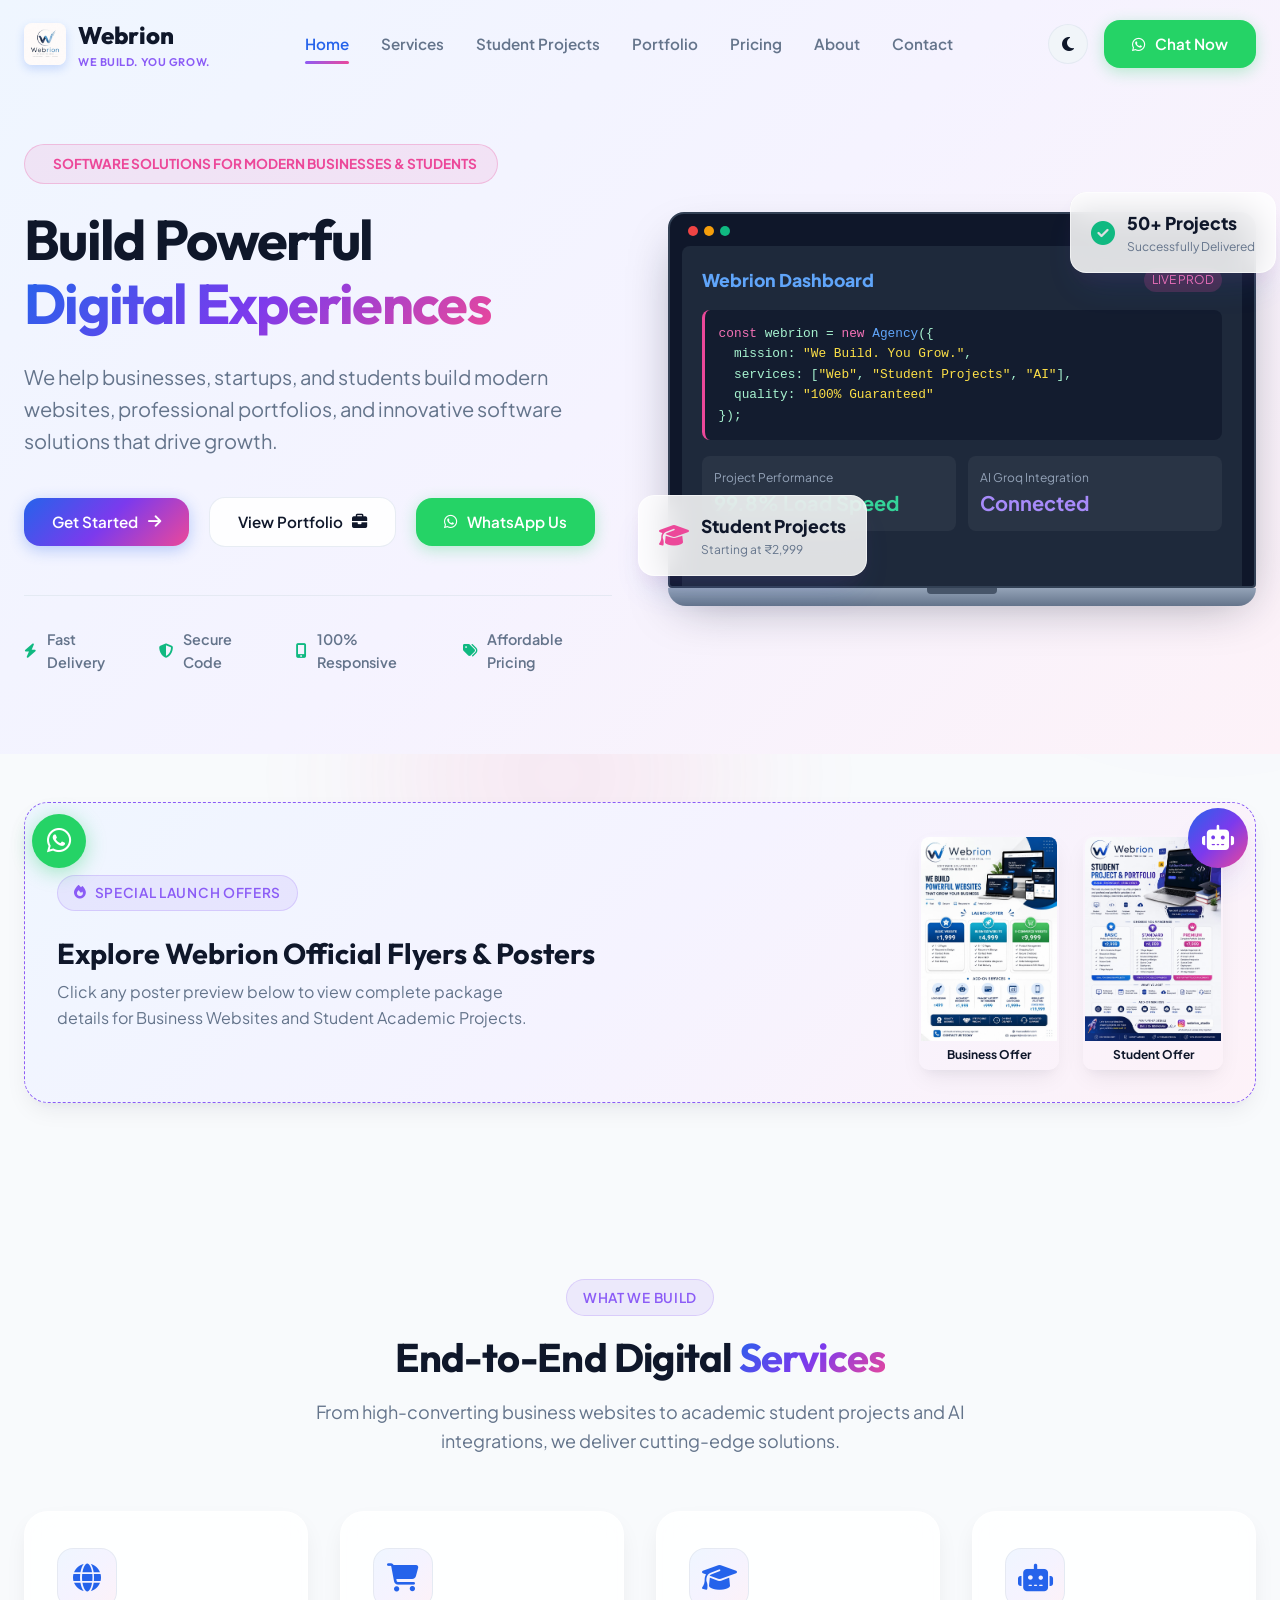
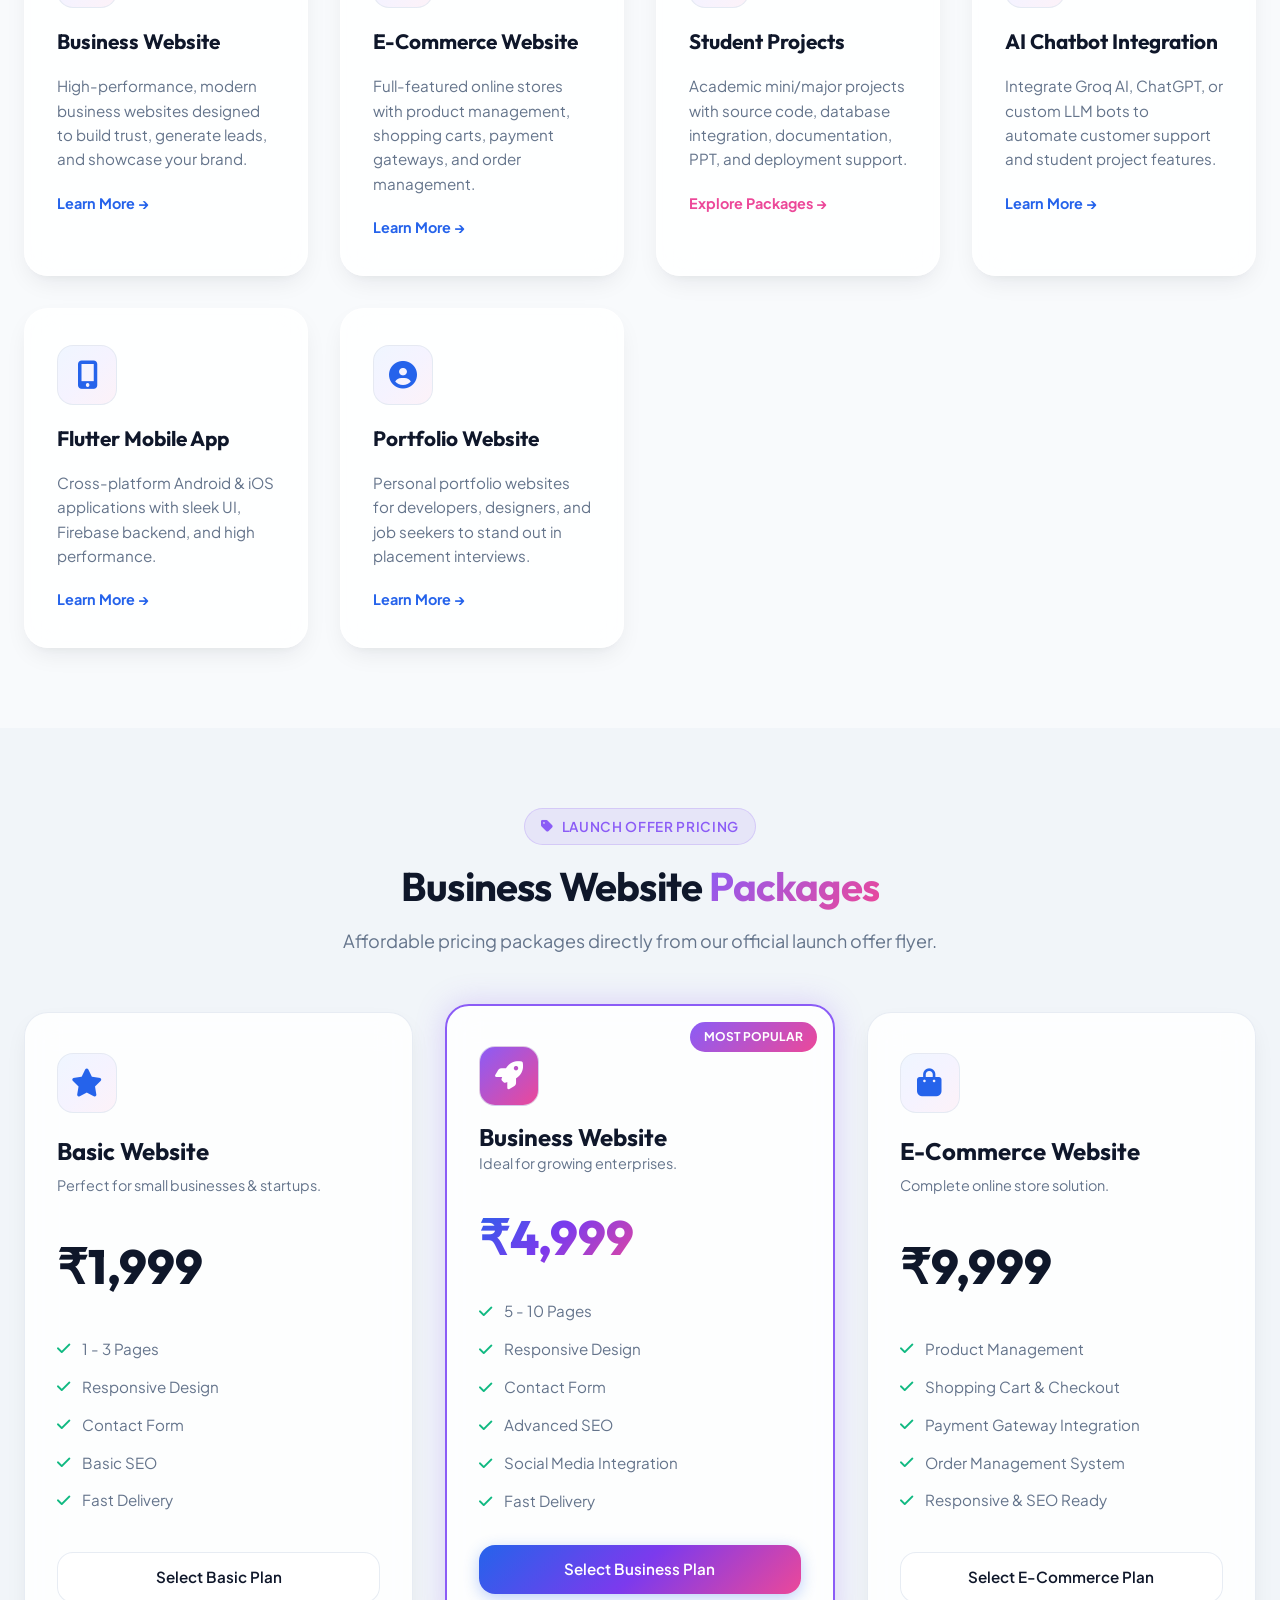
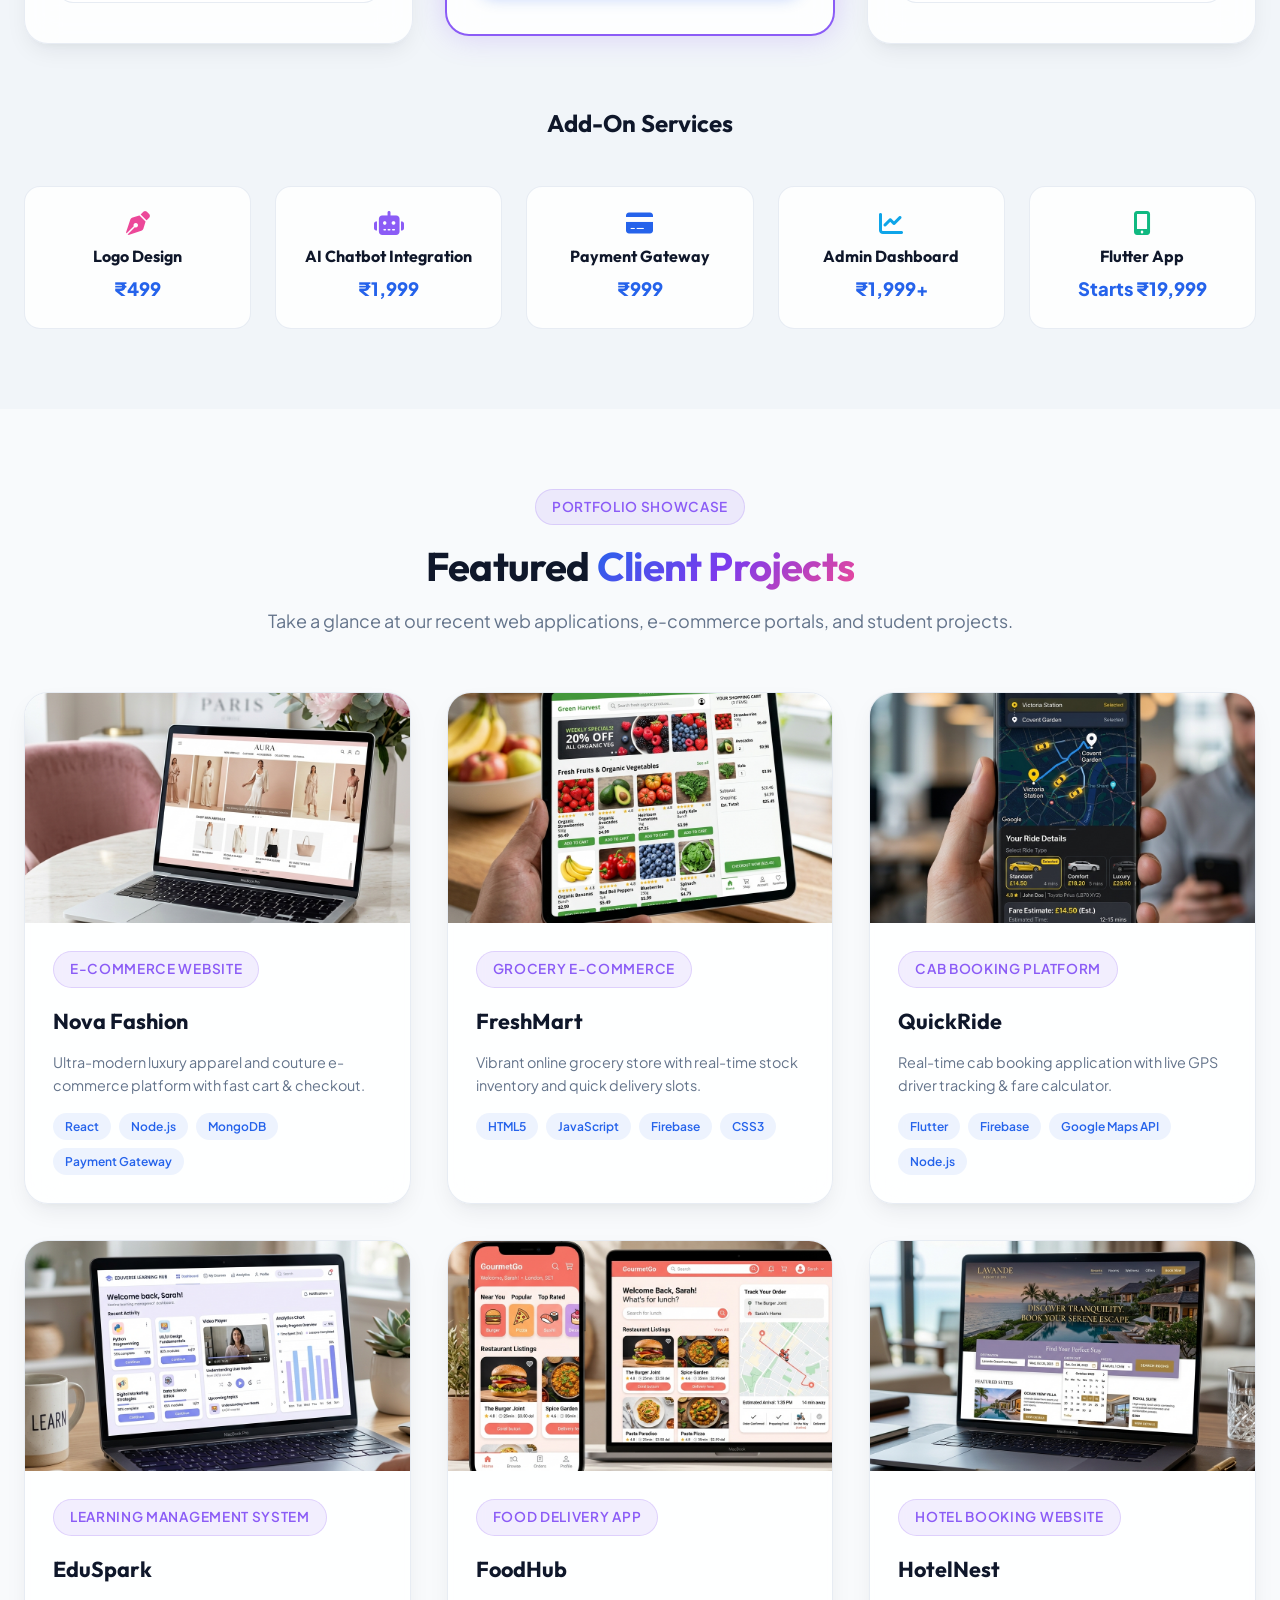
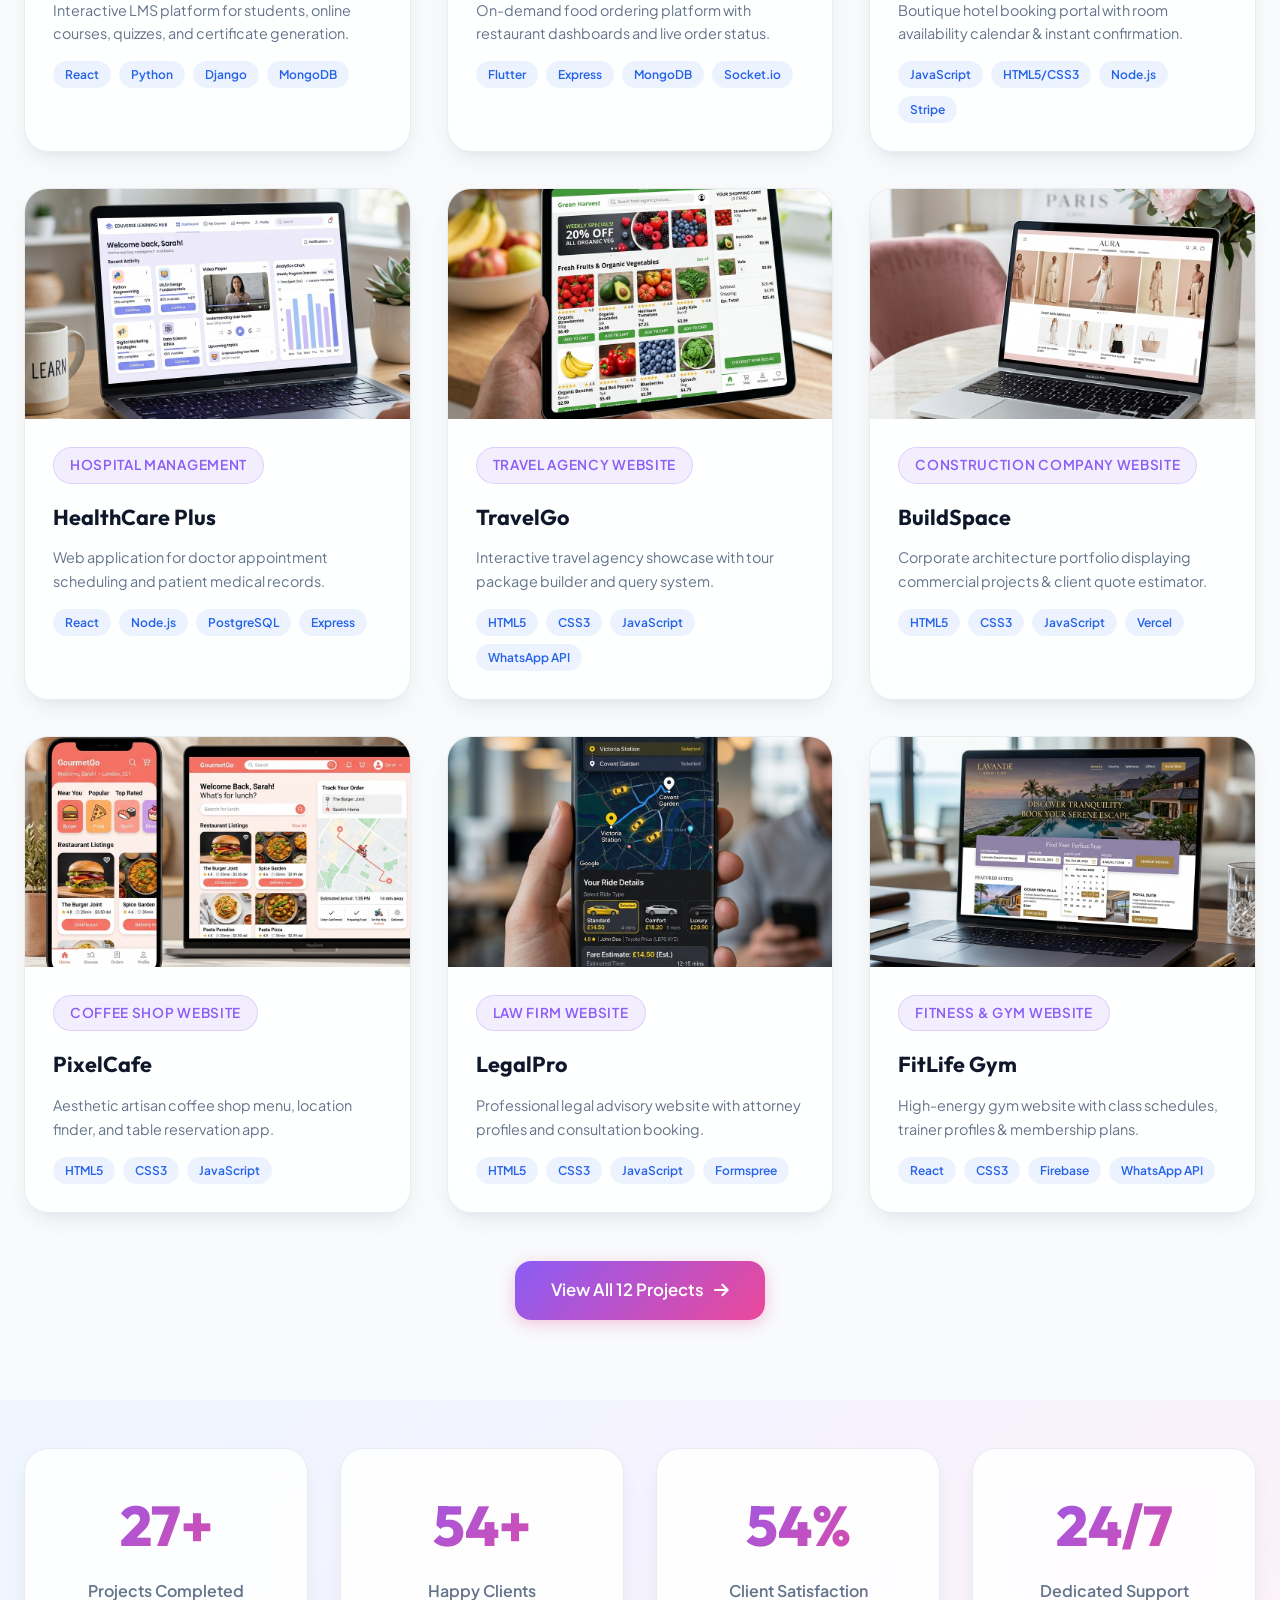
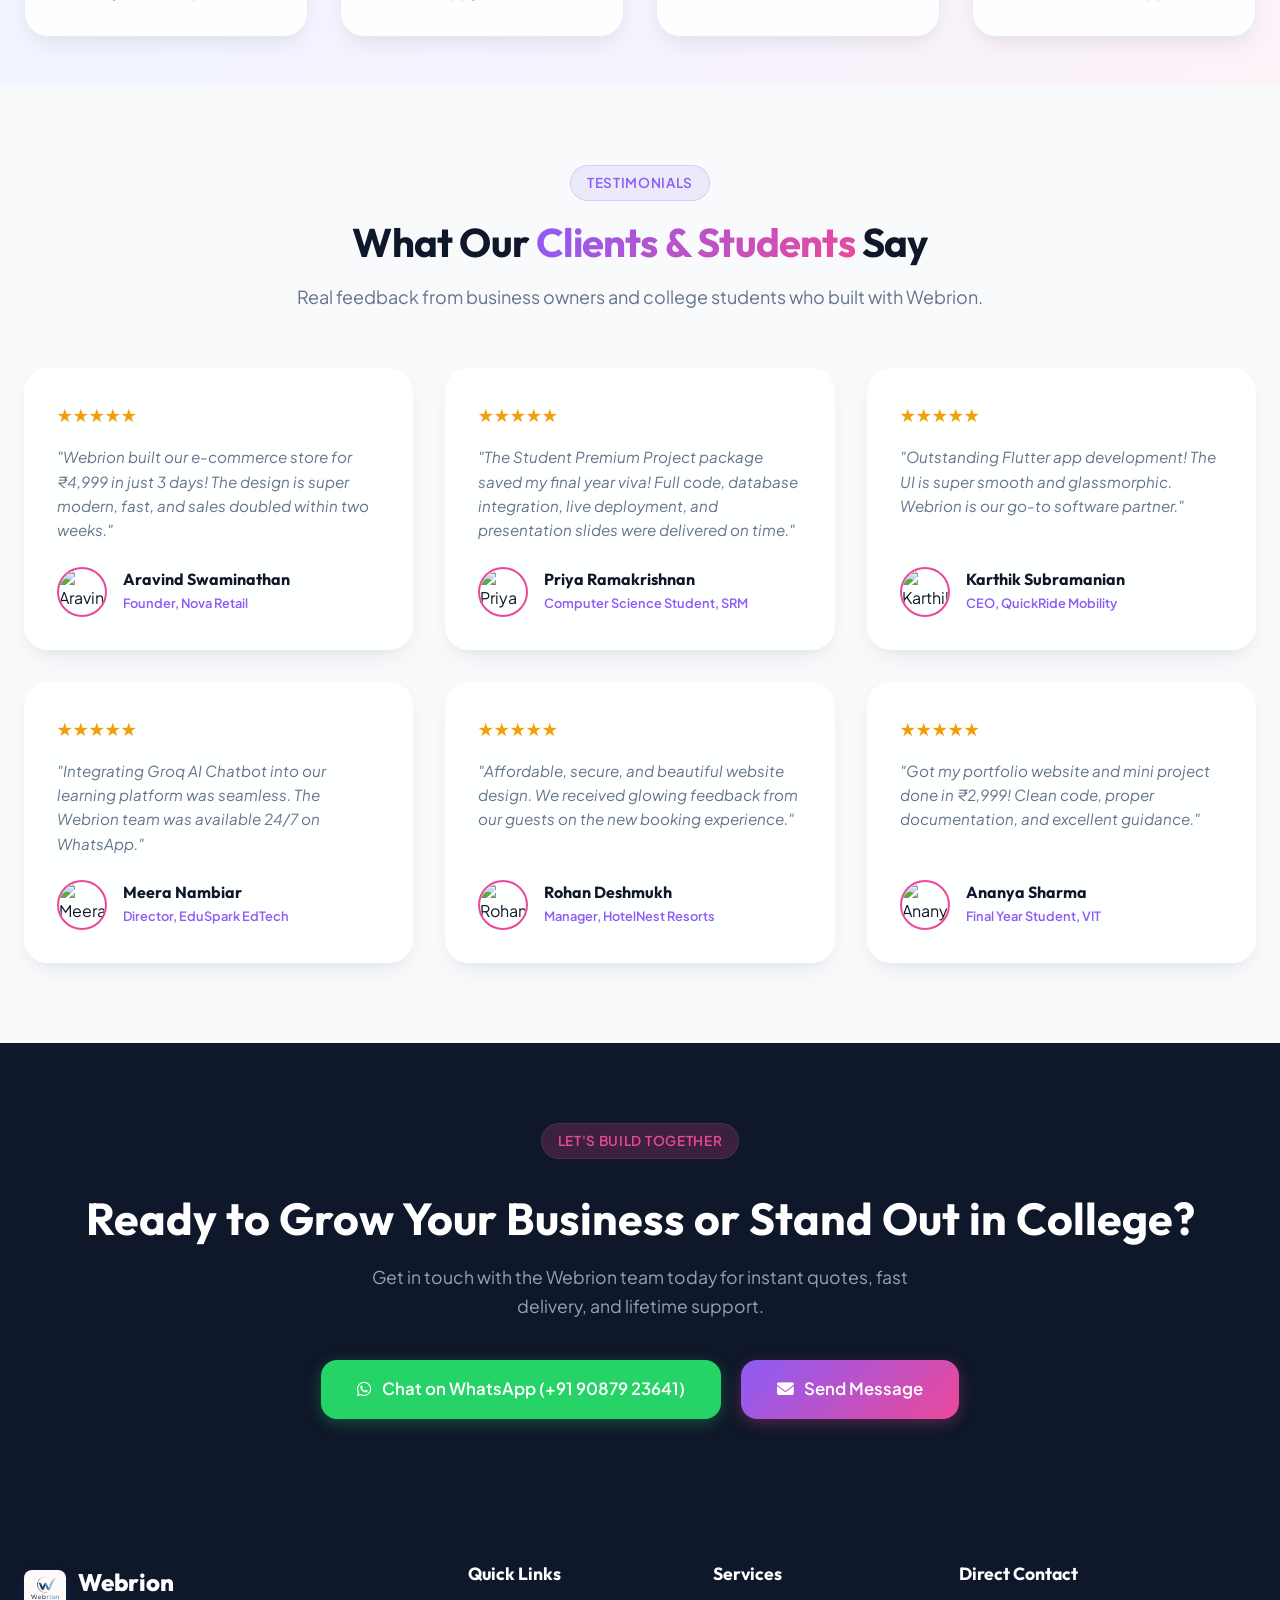
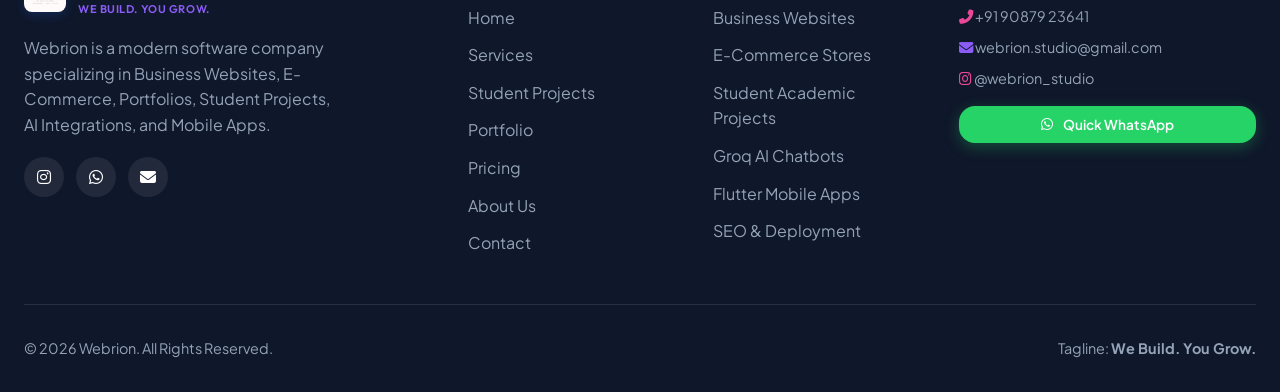
==== index.html @ a1e84bad "first commit" ====
﻿<!DOCTYPE html>
<html lang="en" data-theme="light">
<head>
  <meta charset="UTF-8" />
  <meta name="viewport" content="width=device-width, initial-scale=1.0" />
  <title>Webrion - Modern Software Agency & Student Project Development</title>
  <meta name="description" content="Webrion specializes in Business Websites, E-Commerce, Portfolios, Student Projects, Groq AI Integrations, and Flutter Mobile Apps. We Build. You Grow." />
  
  <!-- Fonts & Icons -->
  <link rel="stylesheet" href="https://cdnjs.cloudflare.com/ajax/libs/font-awesome/6.4.0/css/all.min.css" />
  <link rel="stylesheet" href="assets/css/style.css" />
  <link rel="stylesheet" href="assets/css/components.css" />
  <link rel="stylesheet" href="assets/css/responsive.css" />
</head>
<body>

  <!-- Sticky Navigation Header -->
  <header class="navbar">
    <div class="container nav-container">
      <a href="index.html" class="logo-brand">
        <img src="assets/images/logo.jpg" alt="Webrion Logo" class="logo-img" />
        <div>
          <span>Webrion</span>
          <span class="logo-sub">WE BUILD. YOU GROW.</span>
        </div>
      </a>

      <nav class="nav-menu">
        <a href="index.html" class="nav-link active">Home</a>
        <a href="services.html" class="nav-link">Services</a>
        <a href="student-projects.html" class="nav-link">Student Projects</a>
        <a href="portfolio.html" class="nav-link">Portfolio</a>
        <a href="pricing.html" class="nav-link">Pricing</a>
        <a href="about.html" class="nav-link">About</a>
        <a href="contact.html" class="nav-link">Contact</a>
      </nav>

      <div class="nav-actions">
        <button class="theme-toggle" title="Toggle Dark/Light Mode">
          <i class="fas fa-moon"></i>
        </button>
        <a href="https://wa.me/919087923641?text=Hi%20Webrion!%20I%20want%20to%20start%20a%20project." target="_blank" class="btn btn-whatsapp">
          <i class="fab fa-whatsapp"></i> Chat Now
        </a>
        <button class="mobile-toggle">
          <i class="fas fa-bars"></i>
        </button>
      </div>
    </div>
  </header>

  <!-- Ambient Glow Effects -->
  <div class="bg-glow bg-glow-blue" style="top: 50px; left: -100px;"></div>
  <div class="bg-glow bg-glow-lavender" style="top: 200px; right: -150px;"></div>
  <div class="bg-glow bg-glow-pink" style="top: 600px; left: 30%;"></div>

  <!-- Hero Section -->
  <section class="hero">
    <div class="container hero-grid">
      <div>
        <div class="hero-tag">
          <i class="fas fa-sparkles"></i> SOFTWARE SOLUTIONS FOR MODERN BUSINESSES & STUDENTS
        </div>
        <h1 class="hero-title">
          Build Powerful <span class="text-gradient">Digital Experiences</span>
        </h1>
        <p class="hero-subtitle">
          We help businesses, startups, and students build modern websites, professional portfolios, and innovative software solutions that drive growth.
        </p>
        
        <div class="hero-actions">
          <a href="contact.html" class="btn btn-primary">
            Get Started <i class="fas fa-arrow-right"></i>
          </a>
          <a href="portfolio.html" class="btn btn-secondary">
            View Portfolio <i class="fas fa-briefcase"></i>
          </a>
          <a href="https://wa.me/919087923641?text=Hi%20Webrion!%20I%20would%20like%20to%20know%20more." target="_blank" class="btn btn-whatsapp">
            <i class="fab fa-whatsapp"></i> WhatsApp Us
          </a>
        </div>

        <div class="hero-highlights">
          <div class="hero-highlight-item"><i class="fas fa-bolt"></i> Fast Delivery</div>
          <div class="hero-highlight-item"><i class="fas fa-shield-alt"></i> Secure Code</div>
          <div class="hero-highlight-item"><i class="fas fa-mobile-alt"></i> 100% Responsive</div>
          <div class="hero-highlight-item"><i class="fas fa-tags"></i> Affordable Pricing</div>
        </div>
      </div>

      <!-- 3D Realistic Laptop Container & UI Display -->
      <div class="hero-visual">
        <div class="laptop-wrapper">
          <div class="laptop-screen">
            <div class="screen-header">
              <span class="dot dot-red"></span>
              <span class="dot dot-yellow"></span>
              <span class="dot dot-green"></span>
            </div>
            <div class="screen-body">
              <div style="display: flex; justify-content: space-between; align-items: center;">
                <span style="font-weight: 800; font-size: 1.1rem; color: #60A5FA;">Webrion Dashboard</span>
                <span style="background: rgba(236,72,153,0.2); color: #F472B6; padding: 2px 8px; border-radius: 12px; font-size: 0.75rem;">LIVE PROD</span>
              </div>
              
              <div class="code-preview">
                <span class="code-keyword">const</span> webrion = <span class="code-keyword">new</span> <span class="code-func">Agency</span>({<br/>
                &nbsp;&nbsp;mission: <span class="code-str">"We Build. You Grow."</span>,<br/>
                &nbsp;&nbsp;services: [<span class="code-str">"Web"</span>, <span class="code-str">"Student Projects"</span>, <span class="code-str">"AI"</span>],<br/>
                &nbsp;&nbsp;quality: <span class="code-str">"100% Guaranteed"</span><br/>
                });
              </div>

              <div style="display: grid; grid-template-columns: 1fr 1fr; gap: 0.75rem;">
                <div style="background: rgba(255,255,255,0.05); padding: 0.75rem; border-radius: 8px;">
                  <div style="font-size: 0.75rem; color: #94A3B8;">Project Performance</div>
                  <div style="font-size: 1.25rem; font-weight: 700; color: #34D399;">99.8% Load Speed</div>
                </div>
                <div style="background: rgba(255,255,255,0.05); padding: 0.75rem; border-radius: 8px;">
                  <div style="font-size: 0.75rem; color: #94A3B8;">AI Groq Integration</div>
                  <div style="font-size: 1.25rem; font-weight: 700; color: #A78BFA;">Connected</div>
                </div>
              </div>
            </div>
          </div>
          <div class="laptop-base">
            <div class="laptop-notch"></div>
          </div>
        </div>

        <!-- Floating UI Metric Cards -->
        <div class="floating-card floating-card-1">
          <div style="display: flex; align-items: center; gap: 0.75rem;">
            <i class="fas fa-check-circle" style="font-size: 1.5rem; color: var(--accent-emerald);"></i>
            <div>
              <div style="font-weight: 800; font-size: 1.1rem;">50+ Projects</div>
              <div style="font-size: 0.75rem; color: var(--text-muted);">Successfully Delivered</div>
            </div>
          </div>
        </div>

        <div class="floating-card floating-card-2">
          <div style="display: flex; align-items: center; gap: 0.75rem;">
            <i class="fas fa-graduation-cap" style="font-size: 1.5rem; color: var(--accent-pink);"></i>
            <div>
              <div style="font-weight: 800; font-size: 1.1rem;">Student Projects</div>
              <div style="font-size: 0.75rem; color: var(--text-muted);">Starting at ₹2,999</div>
            </div>
          </div>
        </div>
      </div>
    </div>
  </section>

  <!-- Official Poster Showcase Banner -->
  <section class="section-sm">
    <div class="container">
      <div class="poster-banner-box glass-card">
        <div>
          <span class="badge-tag"><i class="fas fa-fire"></i> SPECIAL LAUNCH OFFERS</span>
          <h3 style="font-size: 1.8rem; margin: 0.5rem 0;">Explore Webrion Official Flyers & Posters</h3>
          <p style="color: var(--text-muted); max-width: 500px;">Click any poster preview below to view complete package details for Business Websites and Student Academic Projects.</p>
        </div>
        <div class="poster-thumbs">
          <div class="poster-thumb-card" data-poster-src="assets/images/business-poster.jpg">
            <img src="assets/images/business-poster.jpg" alt="Business Websites Launch Offer Poster" />
            <div style="font-size: 0.75rem; text-align: center; padding: 4px; font-weight: 700;">Business Offer</div>
          </div>
          <div class="poster-thumb-card" data-poster-src="assets/images/student-poster.jpg">
            <img src="assets/images/student-poster.jpg" alt="Student Projects Poster" />
            <div style="font-size: 0.75rem; text-align: center; padding: 4px; font-weight: 700;">Student Offer</div>
          </div>
        </div>
      </div>
    </div>
  </section>

  <!-- Core Services Overview Section -->
  <section class="section">
    <div class="container">
      <div class="section-title-wrap">
        <span class="badge-tag">WHAT WE BUILD</span>
        <h2 class="section-title">End-to-End Digital <span class="text-gradient">Services</span></h2>
        <p class="section-subtitle">From high-converting business websites to academic student projects and AI integrations, we deliver cutting-edge solutions.</p>
      </div>

      <div class="services-grid">
        <div class="service-card glass-card">
          <div class="service-icon-box"><i class="fas fa-globe"></i></div>
          <h3 style="font-size: 1.3rem;">Business Website</h3>
          <p style="color: var(--text-muted); font-size: 0.95rem;">High-performance, modern business websites designed to build trust, generate leads, and showcase your brand.</p>
          <a href="services.html" style="color: var(--primary-blue); font-weight: 700; font-size: 0.9rem;">Learn More →</a>
        </div>

        <div class="service-card glass-card">
          <div class="service-icon-box"><i class="fas fa-shopping-cart"></i></div>
          <h3 style="font-size: 1.3rem;">E-Commerce Website</h3>
          <p style="color: var(--text-muted); font-size: 0.95rem;">Full-featured online stores with product management, shopping carts, payment gateways, and order management.</p>
          <a href="services.html" style="color: var(--primary-blue); font-weight: 700; font-size: 0.9rem;">Learn More →</a>
        </div>

        <div class="service-card glass-card">
          <div class="service-icon-box"><i class="fas fa-graduation-cap"></i></div>
          <h3 style="font-size: 1.3rem;">Student Projects</h3>
          <p style="color: var(--text-muted); font-size: 0.95rem;">Academic mini/major projects with source code, database integration, documentation, PPT, and deployment support.</p>
          <a href="student-projects.html" style="color: var(--accent-pink); font-weight: 700; font-size: 0.9rem;">Explore Packages →</a>
        </div>

        <div class="service-card glass-card">
          <div class="service-icon-box"><i class="fas fa-robot"></i></div>
          <h3 style="font-size: 1.3rem;">AI Chatbot Integration</h3>
          <p style="color: var(--text-muted); font-size: 0.95rem;">Integrate Groq AI, ChatGPT, or custom LLM bots to automate customer support and student project features.</p>
          <a href="services.html" style="color: var(--primary-blue); font-weight: 700; font-size: 0.9rem;">Learn More →</a>
        </div>

        <div class="service-card glass-card">
          <div class="service-icon-box"><i class="fas fa-mobile-alt"></i></div>
          <h3 style="font-size: 1.3rem;">Flutter Mobile App</h3>
          <p style="color: var(--text-muted); font-size: 0.95rem;">Cross-platform Android & iOS applications with sleek UI, Firebase backend, and high performance.</p>
          <a href="services.html" style="color: var(--primary-blue); font-weight: 700; font-size: 0.9rem;">Learn More →</a>
        </div>

        <div class="service-card glass-card">
          <div class="service-icon-box"><i class="fas fa-user-circle"></i></div>
          <h3 style="font-size: 1.3rem;">Portfolio Website</h3>
          <p style="color: var(--text-muted); font-size: 0.95rem;">Personal portfolio websites for developers, designers, and job seekers to stand out in placement interviews.</p>
          <a href="services.html" style="color: var(--primary-blue); font-weight: 700; font-size: 0.9rem;">Learn More →</a>
        </div>
      </div>
    </div>
  </section>

  <!-- Business Packages Pricing Highlights -->
  <section class="section" style="background: var(--bg-secondary);">
    <div class="container">
      <div class="section-title-wrap">
        <span class="badge-tag"><i class="fas fa-tag"></i> LAUNCH OFFER PRICING</span>
        <h2 class="section-title">Business Website <span class="text-gradient-pink">Packages</span></h2>
        <p class="section-subtitle">Affordable pricing packages directly from our official launch offer flyer.</p>
      </div>

      <div class="pricing-grid">
        <!-- Basic Website -->
        <div class="pricing-card glass-card">
          <div class="service-icon-box"><i class="fas fa-star"></i></div>
          <h3 style="font-size: 1.5rem; margin-top: 1rem;">Basic Website</h3>
          <p style="color: var(--text-muted); font-size: 0.9rem;">Perfect for small businesses & startups.</p>
          <div class="price-box">
            <span class="price-amount">₹1,999</span>
          </div>
          <div class="pricing-features">
            <div class="pricing-feature-item"><i class="fas fa-check"></i> 1 - 3 Pages</div>
            <div class="pricing-feature-item"><i class="fas fa-check"></i> Responsive Design</div>
            <div class="pricing-feature-item"><i class="fas fa-check"></i> Contact Form</div>
            <div class="pricing-feature-item"><i class="fas fa-check"></i> Basic SEO</div>
            <div class="pricing-feature-item"><i class="fas fa-check"></i> Fast Delivery</div>
          </div>
          <a href="https://wa.me/919087923641?text=Hi%20Webrion!%20I%20want%20the%20Basic%20Website%20Package%20for%201999" target="_blank" class="btn btn-secondary">
            Select Basic Plan
          </a>
        </div>

        <!-- Business Website (Featured) -->
        <div class="pricing-card glass-card featured">
          <span class="pricing-badge">MOST POPULAR</span>
          <div class="service-icon-box" style="background: var(--grad-lavender-pink); color: #FFF;"><i class="fas fa-rocket"></i></div>
          <h3 style="font-size: 1.5rem; margin-top: 1rem;">Business Website</h3>
          <p style="color: var(--text-muted); font-size: 0.9rem;">Ideal for growing enterprises.</p>
          <div class="price-box">
            <span class="price-amount text-gradient">₹4,999</span>
          </div>
          <div class="pricing-features">
            <div class="pricing-feature-item"><i class="fas fa-check"></i> 5 - 10 Pages</div>
            <div class="pricing-feature-item"><i class="fas fa-check"></i> Responsive Design</div>
            <div class="pricing-feature-item"><i class="fas fa-check"></i> Contact Form</div>
            <div class="pricing-feature-item"><i class="fas fa-check"></i> Advanced SEO</div>
            <div class="pricing-feature-item"><i class="fas fa-check"></i> Social Media Integration</div>
            <div class="pricing-feature-item"><i class="fas fa-check"></i> Fast Delivery</div>
          </div>
          <a href="https://wa.me/919087923641?text=Hi%20Webrion!%20I%20want%20the%20Business%20Website%20Package%20for%204999" target="_blank" class="btn btn-primary">
            Select Business Plan
          </a>
        </div>

        <!-- E-Commerce Website -->
        <div class="pricing-card glass-card">
          <div class="service-icon-box"><i class="fas fa-shopping-bag"></i></div>
          <h3 style="font-size: 1.5rem; margin-top: 1rem;">E-Commerce Website</h3>
          <p style="color: var(--text-muted); font-size: 0.9rem;">Complete online store solution.</p>
          <div class="price-box">
            <span class="price-amount">₹9,999</span>
          </div>
          <div class="pricing-features">
            <div class="pricing-feature-item"><i class="fas fa-check"></i> Product Management</div>
            <div class="pricing-feature-item"><i class="fas fa-check"></i> Shopping Cart & Checkout</div>
            <div class="pricing-feature-item"><i class="fas fa-check"></i> Payment Gateway Integration</div>
            <div class="pricing-feature-item"><i class="fas fa-check"></i> Order Management System</div>
            <div class="pricing-feature-item"><i class="fas fa-check"></i> Responsive & SEO Ready</div>
          </div>
          <a href="https://wa.me/919087923641?text=Hi%20Webrion!%20I%20want%20the%20E-Commerce%20Package%20for%209999" target="_blank" class="btn btn-secondary">
            Select E-Commerce Plan
          </a>
        </div>
      </div>

      <!-- Add-on Services Bar -->
      <h3 style="text-align: center; margin-top: 4rem; font-size: 1.5rem;">Add-On Services</h3>
      <div class="addons-grid">
        <div class="addon-pill-card">
          <i class="fas fa-pen-nib" style="font-size: 1.5rem; color: var(--accent-pink);"></i>
          <h4 style="font-size: 1rem; margin-top: 0.5rem;">Logo Design</h4>
          <div class="addon-price">₹499</div>
        </div>

        <div class="addon-pill-card">
          <i class="fas fa-robot" style="font-size: 1.5rem; color: var(--accent-lavender);"></i>
          <h4 style="font-size: 1rem; margin-top: 0.5rem;">AI Chatbot Integration</h4>
          <div class="addon-price">₹1,999</div>
        </div>

        <div class="addon-pill-card">
          <i class="fas fa-credit-card" style="font-size: 1.5rem; color: var(--primary-blue);"></i>
          <h4 style="font-size: 1rem; margin-top: 0.5rem;">Payment Gateway</h4>
          <div class="addon-price">₹999</div>
        </div>

        <div class="addon-pill-card">
          <i class="fas fa-chart-line" style="font-size: 1.5rem; color: var(--accent-cyan);"></i>
          <h4 style="font-size: 1rem; margin-top: 0.5rem;">Admin Dashboard</h4>
          <div class="addon-price">₹1,999+</div>
        </div>

        <div class="addon-pill-card">
          <i class="fas fa-mobile-alt" style="font-size: 1.5rem; color: var(--accent-emerald);"></i>
          <h4 style="font-size: 1rem; margin-top: 0.5rem;">Flutter App</h4>
          <div class="addon-price">Starts ₹19,999</div>
        </div>
      </div>
    </div>
  </section>

  <!-- Featured Portfolio Showcase Preview -->
  <section class="section">
    <div class="container">
      <div class="section-title-wrap">
        <span class="badge-tag">PORTFOLIO SHOWCASE</span>
        <h2 class="section-title">Featured <span class="text-gradient">Client Projects</span></h2>
        <p class="section-subtitle">Take a glance at our recent web applications, e-commerce portals, and student projects.</p>
      </div>

      <div id="portfolioGrid" class="portfolio-grid">
        <!-- Rendered by portfolio-data.js -->
      </div>

      <div style="text-align: center; margin-top: 3rem;">
        <a href="portfolio.html" class="btn btn-pink btn-lg">
          View All 12 Projects <i class="fas fa-arrow-right"></i>
        </a>
      </div>
    </div>
  </section>

  <!-- Company Statistics Counter -->
  <section class="section-sm" style="background: var(--grad-soft);">
    <div class="container">
      <div class="stats-grid">
        <div class="stat-item glass-card">
          <div class="stat-number" data-target="50" data-suffix="+">0</div>
          <div class="stat-label">Projects Completed</div>
        </div>
        <div class="stat-item glass-card">
          <div class="stat-number" data-target="100" data-suffix="+">0</div>
          <div class="stat-label">Happy Clients</div>
        </div>
        <div class="stat-item glass-card">
          <div class="stat-number" data-target="99" data-suffix="%">0</div>
          <div class="stat-label">Client Satisfaction</div>
        </div>
        <div class="stat-item glass-card">
          <div class="stat-number" data-target="24" data-prefix="" data-suffix="/7">0</div>
          <div class="stat-label">Dedicated Support</div>
        </div>
      </div>
    </div>
  </section>

  <!-- Client Reviews / Testimonials Grid -->
  <section class="section">
    <div class="container">
      <div class="section-title-wrap">
        <span class="badge-tag">TESTIMONIALS</span>
        <h2 class="section-title">What Our <span class="text-gradient-pink">Clients & Students</span> Say</h2>
        <p class="section-subtitle">Real feedback from business owners and college students who built with Webrion.</p>
      </div>

      <div id="testimonialsGrid" class="testimonials-grid">
        <!-- Testimonial cards rendered by feedback.js -->
      </div>
    </div>
  </section>

  <!-- Call to Action Banner -->
  <section class="section" style="background: var(--navy-dark); color: #FFF;">
    <div class="container" style="text-align: center;">
      <span class="badge-tag" style="background: rgba(236, 72, 153, 0.2); color: var(--accent-pink);">LET'S BUILD TOGETHER</span>
      <h2 style="font-size: 2.8rem; color: #FFF; margin: 1rem 0;">Ready to Grow Your Business or Stand Out in College?</h2>
      <p style="color: #94A3B8; max-width: 600px; margin: 0 auto 2.5rem auto; font-size: 1.1rem;">
        Get in touch with the Webrion team today for instant quotes, fast delivery, and lifetime support.
      </p>
      <div style="display: flex; justify-content: center; gap: 1.25rem; flex-wrap: wrap;">
        <a href="https://wa.me/919087923641?text=Hi%20Webrion!%20I%20want%20to%20discuss%20a%20project." target="_blank" class="btn btn-whatsapp btn-lg">
          <i class="fab fa-whatsapp"></i> Chat on WhatsApp (+91 90879 23641)
        </a>
        <a href="contact.html" class="btn btn-pink btn-lg">
          <i class="fas fa-envelope"></i> Send Message
        </a>
      </div>
    </div>
  </section>

  <!-- Footer -->
  <footer class="footer">
    <div class="container">
      <div class="footer-grid">
        <div class="footer-brand">
          <a href="index.html" class="logo-brand" style="color: #FFF;">
            <img src="assets/images/logo.jpg" alt="Webrion Logo" class="logo-img" />
            <div>
              <span>Webrion</span>
              <span class="logo-sub">WE BUILD. YOU GROW.</span>
            </div>
          </a>
          <p>Webrion is a modern software company specializing in Business Websites, E-Commerce, Portfolios, Student Projects, AI Integrations, and Mobile Apps.</p>
          <div class="social-links">
            <a href="https://instagram.com/webrion_studio" target="_blank" class="social-btn" title="Instagram"><i class="fab fa-instagram"></i></a>
            <a href="https://wa.me/919087923641" target="_blank" class="social-btn" title="WhatsApp"><i class="fab fa-whatsapp"></i></a>
            <a href="mailto:webrion.studio@gmail.com" class="social-btn" title="Email"><i class="fas fa-envelope"></i></a>
          </div>
        </div>

        <div>
          <h4 class="footer-title">Quick Links</h4>
          <div class="footer-links">
            <a href="index.html">Home</a>
            <a href="services.html">Services</a>
            <a href="student-projects.html">Student Projects</a>
            <a href="portfolio.html">Portfolio</a>
            <a href="pricing.html">Pricing</a>
            <a href="about.html">About Us</a>
            <a href="contact.html">Contact</a>
          </div>
        </div>

        <div>
          <h4 class="footer-title">Services</h4>
          <div class="footer-links">
            <a href="services.html">Business Websites</a>
            <a href="services.html">E-Commerce Stores</a>
            <a href="student-projects.html">Student Academic Projects</a>
            <a href="services.html">Groq AI Chatbots</a>
            <a href="services.html">Flutter Mobile Apps</a>
            <a href="services.html">SEO & Deployment</a>
          </div>
        </div>

        <div>
          <h4 class="footer-title">Direct Contact</h4>
          <p style="color: #94A3B8; font-size: 0.9rem; margin-bottom: 0.5rem;"><i class="fas fa-phone-alt" style="color: var(--accent-pink);"></i> +91 90879 23641</p>
          <p style="color: #94A3B8; font-size: 0.9rem; margin-bottom: 0.5rem;"><i class="fas fa-envelope" style="color: var(--accent-lavender);"></i> webrion.studio@gmail.com</p>
          <p style="color: #94A3B8; font-size: 0.9rem; margin-bottom: 1rem;"><i class="fab fa-instagram" style="color: var(--accent-pink);"></i> @webrion_studio</p>
          <a href="https://wa.me/919087923641" target="_blank" class="btn btn-whatsapp btn-sm" style="width: 100%;">
            <i class="fab fa-whatsapp"></i> Quick WhatsApp
          </a>
        </div>
      </div>

      <div class="footer-bottom">
        <div>© 2026 Webrion. All Rights Reserved.</div>
        <div>Tagline: <strong>We Build. You Grow.</strong></div>
      </div>
    </div>
  </footer>

  <!-- Floating Actions (WhatsApp Quick Chat) -->
  <div class="floating-actions">
    <a href="https://wa.me/919087923641?text=Hi%20Webrion!%20I%20want%20to%20ask%20about%20your%20services." target="_blank" class="fab-whatsapp" title="Chat on WhatsApp">
      <i class="fab fa-whatsapp"></i>
    </a>
  </div>

  <!-- Groq AI Chatbot Floating Widget -->
  <div class="chatbot-widget">
    <button class="chatbot-trigger" id="chatbotTrigger" title="Ask Webrion Groq AI">
      <i class="fas fa-robot"></i>
    </button>
    <div class="chatbot-window" id="chatbotWindow">
      <div class="chatbot-header">
        <div class="chatbot-title">
          <i class="fas fa-brain" style="font-size: 1.2rem;"></i>
          <div>
            <div style="font-size: 0.95rem;">Webrion Groq AI</div>
            <div style="font-size: 0.7rem; opacity: 0.8;">Online • Powered by Groq</div>
          </div>
        </div>
        <div style="display: flex; gap: 0.5rem; align-items: center;">
          <button id="groqSettingsBtn" title="Groq API Key Settings" style="background: none; border: none; color: #FFF; cursor: pointer;"><i class="fas fa-cog"></i></button>
          <button id="chatbotClose" style="background: none; border: none; color: #FFF; cursor: pointer; font-size: 1.1rem;"><i class="fas fa-times"></i></button>
        </div>
      </div>

      <!-- Settings Drawer for optional custom Groq API Key -->
      <div id="groqSettingsDrawer" style="display: none; padding: 1rem; background: var(--bg-secondary); border-bottom: 1px solid var(--border-color); font-size: 0.85rem;">
        <label style="font-weight: 700; display: block; margin-bottom: 0.3rem;">Custom Groq API Key (Optional):</label>
        <input type="password" id="groqApiKeyInput" placeholder="gsk_..." style="width: 100%; padding: 0.4rem; border-radius: 4px; border: 1px solid var(--border-color); margin-bottom: 0.5rem;" />
        <button id="saveGroqKeyBtn" class="btn btn-pink btn-sm" style="width: 100%;">Save Key</button>
      </div>

      <div class="chatbot-messages" id="chatbotMessages">
        <!-- Messages rendered by chatbot.js -->
      </div>

      <div class="chat-suggestions">
        <button class="chip-btn">What are your prices?</button>
        <button class="chip-btn">Student project options</button>
        <button class="chip-btn">WhatsApp details</button>
      </div>

      <div class="chatbot-input-wrap">
        <input type="text" class="chat-input" id="chatInput" placeholder="Ask Groq AI a question..." />
        <button class="chat-send-btn" id="chatSendBtn"><i class="fas fa-paper-plane"></i></button>
      </div>
    </div>
  </div>

  <!-- Poster Lightbox Modal -->
  <div class="modal-overlay" id="posterModal">
    <div class="modal-content" style="max-width: 650px; text-align: center; padding: 1.5rem;">
      <button class="modal-close" id="posterModalClose"><i class="fas fa-times"></i></button>
      <img id="posterModalImg" src="" alt="Webrion Official Flyer Poster" style="border-radius: var(--radius-md); max-height: 80vh; margin: 0 auto;" />
      <div style="margin-top: 1rem; display: flex; justify-content: center; gap: 1rem;">
        <a href="https://wa.me/919087923641?text=Hi%20Webrion!%20I%20saw%20your%20poster%20and%20want%20to%20know%20more." target="_blank" class="btn btn-whatsapp">
          <i class="fab fa-whatsapp"></i> Inquire on WhatsApp
        </a>
      </div>
    </div>
  </div>

  <!-- Case Study Modal -->
  <div class="modal-overlay" id="caseStudyModal">
    <div class="modal-content">
      <button class="modal-close" onclick="closeCaseStudyModal()"><i class="fas fa-times"></i></button>
      <div id="caseStudyModalBody">
        <!-- Populated dynamically by portfolio-data.js -->
      </div>
    </div>
  </div>

  <!-- Scripts -->
  <script src="assets/js/main.js"></script>
  <script src="assets/js/portfolio-data.js"></script>
  <script src="assets/js/chatbot.js"></script>
  <script src="assets/js/feedback.js"></script>
</body>
</html>
---- assets/css/style.css ----
/* ==========================================================================
   WEBRION - PREMIUM SOFTWARE AGENCY DESIGN SYSTEM
   Color Palette: Clean White, Ocean Blue, Soft Lavender, Rose Pink, Deep Navy
   ========================================================================== */

@import url('https://fonts.googleapis.com/css2?family=Plus+Jakarta+Sans:wght@300;400;500;600;700;800&family=Outfit:wght@400;500;600;700;800&display=swap');

:root {
  /* Color Palette - Light Theme Default */
  --bg-primary: #F8FAFC;
  --bg-secondary: #F1F5F9;
  --bg-card: rgba(255, 255, 255, 0.85);
  --bg-card-hover: rgba(255, 255, 255, 0.98);
  --bg-glass: rgba(255, 255, 255, 0.7);
  --bg-lavender: #FAF5FF;
  --bg-pink: #FFF5F7;
  
  --text-main: #0F172A;
  --text-muted: #64748B;
  --text-subtle: #94A3B8;
  --text-white: #FFFFFF;

  /* Brand Colors & Accent Gradients */
  --primary-blue: #2563EB;
  --primary-blue-hover: #1D4ED8;
  --navy-dark: #0F172A;
  
  --accent-lavender: #8B5CF6;
  --accent-lavender-light: #DDD6FE;
  --accent-pink: #EC4899;
  --accent-pink-light: #FCE7F3;
  --accent-cyan: #0EA5E9;
  --accent-emerald: #10B981;
  
  /* Gradients */
  --grad-primary: linear-gradient(135deg, #2563EB 0%, #7C3AED 50%, #EC4899 100%);
  --grad-lavender-pink: linear-gradient(135deg, #8B5CF6 0%, #EC4899 100%);
  --grad-blue-lavender: linear-gradient(135deg, #1E40AF 0%, #7C3AED 100%);
  --grad-soft: linear-gradient(135deg, #EFF6FF 0%, #F5F3FF 50%, #FDF2F8 100%);
  --grad-card-border: linear-gradient(135deg, rgba(37, 99, 235, 0.2), rgba(236, 72, 153, 0.2));
  
  /* Typography */
  --font-heading: 'Outfit', -apple-system, BlinkMacSystemFont, sans-serif;
  --font-body: 'Plus Jakarta Sans', -apple-system, BlinkMacSystemFont, sans-serif;
  
  /* Shadows & Glassmorphism */
  --shadow-sm: 0 2px 8px rgba(15, 23, 42, 0.04);
  --shadow-md: 0 10px 25px -5px rgba(15, 23, 42, 0.08), 0 8px 10px -6px rgba(15, 23, 42, 0.04);
  --shadow-lg: 0 20px 35px -10px rgba(37, 99, 235, 0.12), 0 10px 20px -5px rgba(236, 72, 153, 0.08);
  --shadow-glow: 0 0 30px rgba(139, 92, 246, 0.25);
  
  --border-color: rgba(226, 232, 240, 0.8);
  --border-glass: rgba(255, 255, 255, 0.6);

  --radius-sm: 10px;
  --radius-md: 16px;
  --radius-lg: 24px;
  --radius-full: 9999px;
  
  --transition: all 0.3s cubic-bezier(0.4, 0, 0.2, 1);
  --transition-bounce: all 0.4s cubic-bezier(0.34, 1.56, 0.64, 1);
}

/* Dark Mode Theme Overrides */
[data-theme="dark"] {
  --bg-primary: #090D16;
  --bg-secondary: #0F172A;
  --bg-card: rgba(15, 23, 42, 0.75);
  --bg-card-hover: rgba(30, 41, 59, 0.9);
  --bg-glass: rgba(15, 23, 42, 0.8);
  --bg-lavender: #1E1B4B;
  --bg-pink: #311226;
  
  --text-main: #F8FAFC;
  --text-muted: #94A3B8;
  --text-subtle: #64748B;
  
  --border-color: rgba(51, 65, 85, 0.6);
  --border-glass: rgba(255, 255, 255, 0.1);
  --shadow-md: 0 10px 30px rgba(0, 0, 0, 0.3);
  --shadow-lg: 0 20px 40px rgba(0, 0, 0, 0.5);
  --grad-soft: linear-gradient(135deg, #0F172A 0%, #1E1B4B 50%, #2A1226 100%);
}

/* Reset & Global Base Styles */
*, *::before, *::after {
  box-sizing: border-box;
  margin: 0;
  padding: 0;
}

html {
  scroll-behavior: smooth;
  font-size: 16px;
}

body {
  font-family: var(--font-body);
  background-color: var(--bg-primary);
  color: var(--text-main);
  line-height: 1.6;
  overflow-x: hidden;
  transition: background-color 0.3s ease, color 0.3s ease;
  min-height: 100vh;
  display: flex;
  flex-direction: column;
}

a {
  color: inherit;
  text-decoration: none;
}

img {
  max-width: 100%;
  height: auto;
  display: block;
}

ul {
  list-style: none;
}

button, input, select, textarea {
  font-family: inherit;
  font-size: inherit;
}

/* Base Layout Containers */
.container {
  width: 100%;
  max-width: 1280px;
  margin: 0 auto;
  padding: 0 1.5rem;
}

.section {
  padding: 5rem 0;
  position: relative;
}

.section-sm {
  padding: 3rem 0;
}

/* Ambient Floating Glow Elements */
.bg-glow {
  position: absolute;
  border-radius: 50%;
  filter: blur(80px);
  pointer-events: none;
  z-index: 0;
  opacity: 0.6;
}

.bg-glow-blue {
  width: 400px;
  height: 400px;
  background: rgba(37, 99, 235, 0.15);
}

.bg-glow-lavender {
  width: 450px;
  height: 450px;
  background: rgba(139, 92, 246, 0.18);
}

.bg-glow-pink {
  width: 350px;
  height: 350px;
  background: rgba(236, 72, 153, 0.15);
}

/* Typography Helpers */
h1, h2, h3, h4, h5, h6 {
  font-family: var(--font-heading);
  color: var(--text-main);
  font-weight: 700;
  line-height: 1.25;
}

.text-gradient {
  background: var(--grad-primary);
  -webkit-background-clip: text;
  -webkit-text-fill-color: transparent;
  display: inline-block;
}

.text-gradient-pink {
  background: var(--grad-lavender-pink);
  -webkit-background-clip: text;
  -webkit-text-fill-color: transparent;
  display: inline-block;
}

.section-title-wrap {
  text-align: center;
  max-width: 750px;
  margin: 0 auto 3.5rem auto;
}

.badge-tag {
  display: inline-flex;
  align-items: center;
  gap: 0.5rem;
  padding: 0.4rem 1rem;
  border-radius: var(--radius-full);
  background: rgba(139, 92, 246, 0.1);
  border: 1px solid rgba(139, 92, 246, 0.2);
  color: var(--accent-lavender);
  font-weight: 600;
  font-size: 0.85rem;
  margin-bottom: 1rem;
  text-transform: uppercase;
  letter-spacing: 0.05em;
}

.section-title {
  font-size: 2.5rem;
  letter-spacing: -0.02em;
  margin-bottom: 1rem;
}

.section-subtitle {
  font-size: 1.125rem;
  color: var(--text-muted);
}

/* Header & Sticky Navigation */
.navbar {
  position: fixed;
  top: 0;
  left: 0;
  right: 0;
  z-index: 1000;
  padding: 1rem 0;
  transition: var(--transition);
  background: transparent;
}

.navbar.scrolled {
  background: var(--bg-glass);
  backdrop-filter: blur(16px);
  -webkit-backdrop-filter: blur(16px);
  border-bottom: 1px solid var(--border-color);
  padding: 0.75rem 0;
  box-shadow: var(--shadow-sm);
}

.nav-container {
  display: flex;
  align-items: center;
  justify-content: space-between;
}

.logo-brand {
  display: flex;
  align-items: center;
  gap: 0.75rem;
  font-family: var(--font-heading);
  font-weight: 800;
  font-size: 1.5rem;
  color: var(--text-main);
}

.logo-img {
  height: 42px;
  width: auto;
  border-radius: 8px;
  box-shadow: 0 4px 10px rgba(37, 99, 235, 0.2);
}

.logo-sub {
  font-size: 0.7rem;
  display: block;
  font-weight: 600;
  color: var(--accent-lavender);
  letter-spacing: 0.05em;
}

.nav-menu {
  display: flex;
  align-items: center;
  gap: 2rem;
}

.nav-link {
  font-weight: 600;
  font-size: 0.95rem;
  color: var(--text-muted);
  transition: var(--transition);
  position: relative;
  padding: 0.5rem 0;
}

.nav-link:hover, .nav-link.active {
  color: var(--primary-blue);
}

.nav-link.active::after {
  content: '';
  position: absolute;
  bottom: 0;
  left: 0;
  width: 100%;
  height: 3px;
  background: var(--grad-lavender-pink);
  border-radius: 3px;
}

.nav-actions {
  display: flex;
  align-items: center;
  gap: 1rem;
}

/* Theme Switcher Button */
.theme-toggle {
  background: var(--bg-secondary);
  border: 1px solid var(--border-color);
  width: 40px;
  height: 40px;
  border-radius: 50%;
  display: flex;
  align-items: center;
  justify-content: center;
  color: var(--text-main);
  cursor: pointer;
  transition: var(--transition);
}

.theme-toggle:hover {
  background: var(--accent-lavender-light);
  color: var(--accent-lavender);
  transform: rotate(15deg);
}

/* Mobile Nav Toggle */
.mobile-toggle {
  display: none;
  background: none;
  border: none;
  font-size: 1.5rem;
  color: var(--text-main);
  cursor: pointer;
}

/* Base Buttons */
.btn {
  display: inline-flex;
  align-items: center;
  justify-content: center;
  gap: 0.6rem;
  padding: 0.75rem 1.75rem;
  font-weight: 600;
  font-size: 0.95rem;
  border-radius: var(--radius-md);
  transition: var(--transition-bounce);
  cursor: pointer;
  border: none;
  white-space: nowrap;
}

.btn-sm {
  padding: 0.5rem 1.25rem;
  font-size: 0.85rem;
}

.btn-lg {
  padding: 1rem 2.25rem;
  font-size: 1.05rem;
}

.btn-primary {
  background: var(--grad-primary);
  color: #FFFFFF;
  box-shadow: 0 4px 15px rgba(37, 99, 235, 0.3);
}

.btn-primary:hover {
  transform: translateY(-2px);
  box-shadow: 0 8px 25px rgba(37, 99, 235, 0.45);
}

.btn-secondary {
  background: var(--bg-card);
  color: var(--text-main);
  border: 1px solid var(--border-color);
  backdrop-filter: blur(10px);
}

.btn-secondary:hover {
  background: var(--bg-secondary);
  border-color: var(--accent-lavender);
  color: var(--accent-lavender);
  transform: translateY(-2px);
}

.btn-whatsapp {
  background: #25D366;
  color: #FFFFFF;
  font-weight: 600;
  box-shadow: 0 4px 15px rgba(37, 211, 102, 0.3);
}

.btn-whatsapp:hover {
  background: #20BA5A;
  transform: translateY(-2px);
  box-shadow: 0 8px 20px rgba(37, 211, 102, 0.45);
}

.btn-pink {
  background: var(--grad-lavender-pink);
  color: #FFFFFF;
  box-shadow: 0 4px 15px rgba(236, 72, 153, 0.3);
}

.btn-pink:hover {
  transform: translateY(-2px);
  box-shadow: 0 8px 25px rgba(236, 72, 153, 0.45);
}

/* Glassmorphism Cards */
.glass-card {
  background: var(--bg-card);
  backdrop-filter: blur(16px);
  -webkit-backdrop-filter: blur(16px);
  border: 1px solid var(--border-glass);
  border-radius: var(--radius-lg);
  box-shadow: var(--shadow-md);
  transition: var(--transition);
  overflow: hidden;
  position: relative;
}

.glass-card:hover {
  transform: translateY(-5px);
  box-shadow: var(--shadow-lg);
  border-color: rgba(139, 92, 246, 0.3);
}

/* Footer styling */
.footer {
  background: var(--navy-dark);
  color: #F8FAFC;
  padding: 4rem 0 2rem 0;
  margin-top: auto;
  position: relative;
  overflow: hidden;
}

.footer-grid {
  display: grid;
  grid-template-columns: 2fr 1fr 1fr 1.5fr;
  gap: 3rem;
  margin-bottom: 3rem;
}

.footer-brand p {
  color: #94A3B8;
  margin-top: 1rem;
  max-width: 320px;
}

.footer-title {
  color: #FFFFFF;
  font-size: 1.1rem;
  margin-bottom: 1.25rem;
  font-weight: 700;
}

.footer-links {
  display: flex;
  flex-direction: column;
  gap: 0.75rem;
}

.footer-links a {
  color: #94A3B8;
  transition: var(--transition);
}

.footer-links a:hover {
  color: var(--accent-pink);
  padding-left: 5px;
}

.social-links {
  display: flex;
  gap: 0.75rem;
  margin-top: 1.25rem;
}

.social-btn {
  width: 40px;
  height: 40px;
  border-radius: 50%;
  background: rgba(255, 255, 255, 0.08);
  display: flex;
  align-items: center;
  justify-content: center;
  color: #FFFFFF;
  transition: var(--transition);
}

.social-btn:hover {
  background: var(--grad-lavender-pink);
  transform: translateY(-3px);
}

.footer-bottom {
  border-top: 1px solid rgba(255, 255, 255, 0.1);
  padding-top: 2rem;
  display: flex;
  align-items: center;
  justify-content: space-between;
  flex-wrap: wrap;
  gap: 1rem;
  color: #94A3B8;
  font-size: 0.9rem;
}

/* Floating Action Button (WhatsApp Quick Contact) */
.floating-actions {
  position: fixed;
  bottom: 2rem;
  left: 2rem;
  z-index: 999;
  display: flex;
  flex-direction: column;
  gap: 0.75rem;
}

.fab-whatsapp {
  width: 54px;
  height: 54px;
  border-radius: 50%;
  background: #25D366;
  color: #FFFFFF;
  display: flex;
  align-items: center;
  justify-content: center;
  font-size: 1.75rem;
  box-shadow: 0 4px 20px rgba(37, 211, 102, 0.4);
  transition: var(--transition-bounce);
  animation: pulse-whatsapp 2s infinite;
}

.fab-whatsapp:hover {
  transform: scale(1.1);
}

@keyframes pulse-whatsapp {
  0% { box-shadow: 0 0 0 0 rgba(37, 211, 102, 0.6); }
  70% { box-shadow: 0 0 0 15px rgba(37, 211, 102, 0); }
  100% { box-shadow: 0 0 0 0 rgba(37, 211, 102, 0); }
}

/* All responsive breakpoints are handled in assets/css/responsive.css */
---- assets/css/components.css ----
/* ==========================================================================
   WEBRION COMPONENTS - HERO, CARDS, PRICING, CHATBOT & MODALS
   ========================================================================== */

/* Hero Section */
.hero {
  padding-top: 9rem;
  padding-bottom: 5rem;
  position: relative;
  overflow: hidden;
  background: var(--grad-soft);
}

.hero-grid {
  display: grid;
  grid-template-columns: 1fr 1fr;
  gap: 3.5rem;
  align-items: center;
}

.hero-tag {
  display: inline-flex;
  align-items: center;
  gap: 0.5rem;
  padding: 0.5rem 1.25rem;
  border-radius: var(--radius-full);
  background: rgba(236, 72, 153, 0.1);
  border: 1px solid rgba(236, 72, 153, 0.25);
  color: var(--accent-pink);
  font-weight: 700;
  font-size: 0.85rem;
  margin-bottom: 1.5rem;
}

.hero-title {
  font-size: 3.5rem;
  line-height: 1.15;
  margin-bottom: 1.5rem;
  letter-spacing: -0.03em;
}

.hero-subtitle {
  font-size: 1.25rem;
  color: var(--text-muted);
  margin-bottom: 2.5rem;
  max-width: 540px;
}

.hero-actions {
  display: flex;
  gap: 1.25rem;
  align-items: center;
  flex-wrap: wrap;
}

.hero-highlights {
  display: flex;
  gap: 1.5rem;
  margin-top: 3rem;
  padding-top: 2rem;
  border-top: 1px solid var(--border-color);
}

.hero-highlight-item {
  display: flex;
  align-items: center;
  gap: 0.6rem;
  font-size: 0.9rem;
  font-weight: 600;
  color: var(--text-muted);
}

.hero-highlight-item i {
  color: var(--accent-emerald);
}

/* 3D Realistic Laptop Graphic Container */
.hero-visual {
  position: relative;
}

.laptop-wrapper {
  position: relative;
  perspective: 1000px;
}

.laptop-screen {
  background: #0F172A;
  border-radius: 16px 16px 4px 4px;
  padding: 12px 12px 0 12px;
  box-shadow: 0 25px 50px -12px rgba(15, 23, 42, 0.4);
  border: 2px solid #334155;
  position: relative;
}

.screen-header {
  display: flex;
  align-items: center;
  gap: 6px;
  margin-bottom: 10px;
  padding-left: 6px;
}

.dot {
  width: 10px;
  height: 10px;
  border-radius: 50%;
}
.dot-red { background: #EF4444; }
.dot-yellow { background: #F59E0B; }
.dot-green { background: #10B981; }

.screen-body {
  background: #1E293B;
  border-radius: 8px 8px 0 0;
  height: 340px;
  overflow: hidden;
  padding: 1.25rem;
  color: #F8FAFC;
  position: relative;
  display: flex;
  flex-direction: column;
  gap: 1rem;
}

.laptop-base {
  height: 18px;
  background: linear-gradient(180deg, #94A3B8 0%, #64748B 100%);
  border-radius: 0 0 20px 20px;
  position: relative;
}

.laptop-notch {
  width: 70px;
  height: 6px;
  background: #475569;
  margin: 0 auto;
  border-radius: 0 0 4px 4px;
}

/* Floating UI Widgets around laptop */
.floating-card {
  position: absolute;
  background: var(--bg-card);
  backdrop-filter: blur(16px);
  padding: 1rem 1.25rem;
  border-radius: var(--radius-md);
  box-shadow: var(--shadow-lg);
  border: 1px solid var(--border-glass);
  z-index: 10;
  animation: float 4s ease-in-out infinite;
}

.floating-card-1 {
  top: -20px;
  right: -20px;
  animation-delay: 0s;
}

.floating-card-2 {
  bottom: 30px;
  left: -30px;
  animation-delay: 2s;
}

@keyframes float {
  0%, 100% { transform: translateY(0); }
  50% { transform: translateY(-10px); }
}

/* Code Snippet in Laptop Screen */
.code-preview {
  font-family: 'Fira Code', monospace, monospace;
  font-size: 0.8rem;
  color: #A7F3D0;
  background: rgba(15, 23, 42, 0.7);
  padding: 0.85rem;
  border-radius: 8px;
  border-left: 3px solid var(--accent-pink);
}

.code-keyword { color: #F472B6; }
.code-func { color: #60A5FA; }
.code-str { color: #FDE047; }

/* Service Cards */
.services-grid {
  display: grid;
  grid-template-columns: repeat(auto-fit, minmax(280px, 1fr));
  gap: 2rem;
}

.service-card {
  padding: 2.25rem 2rem;
  display: flex;
  flex-direction: column;
  gap: 1.25rem;
}

.service-icon-box {
  width: 60px;
  height: 60px;
  border-radius: var(--radius-md);
  background: var(--grad-soft);
  border: 1px solid var(--border-color);
  display: flex;
  align-items: center;
  justify-content: center;
  font-size: 1.75rem;
  color: var(--primary-blue);
  transition: var(--transition-bounce);
}

.service-card:hover .service-icon-box {
  background: var(--grad-lavender-pink);
  color: #FFFFFF;
  transform: scale(1.1) rotate(5deg);
}

/* Why Choose Webrion Feature Grid */
.features-grid {
  display: grid;
  grid-template-columns: repeat(auto-fit, minmax(250px, 1fr));
  gap: 1.75rem;
}

.feature-item {
  padding: 1.75rem;
  border-radius: var(--radius-md);
  background: var(--bg-card);
  border: 1px solid var(--border-color);
  display: flex;
  align-items: flex-start;
  gap: 1.25rem;
}

.feature-icon {
  width: 48px;
  height: 48px;
  border-radius: 50%;
  background: rgba(139, 92, 246, 0.12);
  color: var(--accent-lavender);
  display: flex;
  align-items: center;
  justify-content: center;
  font-size: 1.25rem;
  flex-shrink: 0;
}

/* Poster Showcase Banner */
.poster-banner-box {
  background: var(--grad-soft);
  border: 1px dashed var(--accent-lavender);
  padding: 2rem;
  border-radius: var(--radius-lg);
  display: flex;
  align-items: center;
  justify-content: space-between;
  gap: 2rem;
  margin-bottom: 3rem;
  flex-wrap: wrap;
}

.poster-thumbs {
  display: flex;
  gap: 1.5rem;
}

.poster-thumb-card {
  width: 140px;
  border-radius: var(--radius-sm);
  overflow: hidden;
  box-shadow: var(--shadow-md);
  cursor: pointer;
  transition: var(--transition);
  border: 2px solid transparent;
}

.poster-thumb-card:hover {
  transform: scale(1.05);
  border-color: var(--accent-pink);
}

/* Pricing Grid & Modern Pricing Cards */
.pricing-grid {
  display: grid;
  grid-template-columns: repeat(auto-fit, minmax(310px, 1fr));
  gap: 2rem;
}

.pricing-card {
  padding: 2.5rem 2rem;
  display: flex;
  flex-direction: column;
  justify-content: space-between;
  border: 1px solid var(--border-color);
  position: relative;
}

.pricing-card.featured {
  border: 2px solid var(--accent-lavender);
  box-shadow: var(--shadow-glow);
  transform: translateY(-8px);
}

.pricing-badge {
  position: absolute;
  top: 1rem;
  right: 1rem;
  padding: 0.35rem 0.85rem;
  background: var(--grad-lavender-pink);
  color: #FFFFFF;
  font-size: 0.75rem;
  font-weight: 700;
  border-radius: var(--radius-full);
  text-transform: uppercase;
}

.price-box {
  margin: 1.5rem 0;
}

.price-amount {
  font-size: 3rem;
  font-weight: 800;
  font-family: var(--font-heading);
  color: var(--text-main);
}

.pricing-features {
  display: flex;
  flex-direction: column;
  gap: 0.85rem;
  margin-bottom: 2rem;
}

.pricing-feature-item {
  display: flex;
  align-items: center;
  gap: 0.75rem;
  font-size: 0.95rem;
  color: var(--text-muted);
}

.pricing-feature-item i {
  color: var(--accent-emerald);
}

/* Add-on Services Pills Grid */
.addons-grid {
  display: grid;
  grid-template-columns: repeat(auto-fit, minmax(200px, 1fr));
  gap: 1.5rem;
  margin-top: 3rem;
}

.addon-pill-card {
  padding: 1.5rem;
  background: var(--bg-card);
  border: 1px solid var(--border-color);
  border-radius: var(--radius-md);
  text-align: center;
  transition: var(--transition);
}

.addon-pill-card:hover {
  border-color: var(--accent-pink);
  transform: translateY(-3px);
}

.addon-price {
  font-weight: 800;
  color: var(--primary-blue);
  font-size: 1.15rem;
  margin-top: 0.5rem;
}

/* Portfolio Project Card & Gallery */
.portfolio-filters {
  display: flex;
  align-items: center;
  justify-content: center;
  gap: 0.75rem;
  flex-wrap: wrap;
  margin-bottom: 3rem;
}

.filter-btn {
  padding: 0.6rem 1.5rem;
  border-radius: var(--radius-full);
  background: var(--bg-card);
  border: 1px solid var(--border-color);
  color: var(--text-muted);
  font-weight: 600;
  font-size: 0.9rem;
  cursor: pointer;
  transition: var(--transition);
}

.filter-btn.active, .filter-btn:hover {
  background: var(--grad-primary);
  color: #FFFFFF;
  border-color: transparent;
}

.portfolio-grid {
  display: grid;
  grid-template-columns: repeat(auto-fit, minmax(350px, 1fr));
  gap: 2.25rem;
}

.portfolio-card {
  border-radius: var(--radius-lg);
  overflow: hidden;
  background: var(--bg-card);
  border: 1px solid var(--border-color);
  box-shadow: var(--shadow-md);
  transition: var(--transition);
  display: flex;
  flex-direction: column;
}

.portfolio-card:hover {
  transform: translateY(-8px);
  box-shadow: var(--shadow-lg);
}

.portfolio-img-box {
  position: relative;
  height: 230px;
  overflow: hidden;
}

.portfolio-img-box img {
  width: 100%;
  height: 100%;
  object-fit: cover;
  transition: transform 0.5s ease;
}

.portfolio-card:hover .portfolio-img-box img {
  transform: scale(1.08);
}

.portfolio-overlay {
  position: absolute;
  inset: 0;
  background: rgba(15, 23, 42, 0.75);
  backdrop-filter: blur(4px);
  display: flex;
  align-items: center;
  justify-content: center;
  gap: 1rem;
  opacity: 0;
  transition: var(--transition);
}

.portfolio-card:hover .portfolio-overlay {
  opacity: 1;
}

.portfolio-content {
  padding: 1.75rem;
  display: flex;
  flex-direction: column;
  gap: 1rem;
  flex-grow: 1;
}

.tech-badges {
  display: flex;
  gap: 0.5rem;
  flex-wrap: wrap;
}

.tech-tag {
  padding: 0.25rem 0.75rem;
  border-radius: var(--radius-full);
  background: rgba(37, 99, 235, 0.08);
  color: var(--primary-blue);
  font-size: 0.75rem;
  font-weight: 600;
}

/* Statistics Counter Section */
.stats-grid {
  display: grid;
  grid-template-columns: repeat(auto-fit, minmax(200px, 1fr));
  gap: 2rem;
  text-align: center;
}

.stat-item {
  padding: 2rem;
  background: var(--bg-card);
  border-radius: var(--radius-lg);
  border: 1px solid var(--border-color);
}

.stat-number {
  font-size: 3.5rem;
  font-weight: 800;
  font-family: var(--font-heading);
  background: var(--grad-lavender-pink);
  -webkit-background-clip: text;
  -webkit-text-fill-color: transparent;
}

.stat-label {
  color: var(--text-muted);
  font-weight: 600;
  margin-top: 0.5rem;
}

/* Testimonials Carousel / Grid & Client Reviews */
.testimonials-grid {
  display: grid;
  grid-template-columns: repeat(auto-fit, minmax(320px, 1fr));
  gap: 2rem;
}

.testimonial-card {
  padding: 2rem;
  display: flex;
  flex-direction: column;
  justify-content: space-between;
  gap: 1.5rem;
}

.stars {
  color: #F59E0B;
  display: flex;
  gap: 0.25rem;
}

.client-info {
  display: flex;
  align-items: center;
  gap: 1rem;
}

.client-avatar {
  width: 50px;
  height: 50px;
  border-radius: 50%;
  object-fit: cover;
  border: 2px solid var(--accent-pink);
}

/* FAQ Accordion */
.faq-list {
  max-width: 800px;
  margin: 0 auto;
  display: flex;
  flex-direction: column;
  gap: 1.25rem;
}

.faq-item {
  background: var(--bg-card);
  border: 1px solid var(--border-color);
  border-radius: var(--radius-md);
  overflow: hidden;
  transition: var(--transition);
}

.faq-question {
  padding: 1.25rem 1.75rem;
  font-weight: 700;
  font-size: 1.1rem;
  display: flex;
  align-items: center;
  justify-content: space-between;
  cursor: pointer;
}

.faq-answer {
  padding: 0 1.75rem 1.5rem 1.75rem;
  color: var(--text-muted);
  display: none;
}

.faq-item.active .faq-answer {
  display: block;
}

.faq-item.active .faq-question i {
  transform: rotate(180deg);
}

/* Groq AI Chatbot Floating Widget */
.chatbot-widget {
  position: fixed;
  bottom: 2rem;
  right: 2rem;
  z-index: 1001;
}

.chatbot-trigger {
  width: 60px;
  height: 60px;
  border-radius: 50%;
  background: var(--grad-primary);
  color: #FFFFFF;
  display: flex;
  align-items: center;
  justify-content: center;
  font-size: 1.6rem;
  box-shadow: var(--shadow-lg);
  border: none;
  cursor: pointer;
  transition: var(--transition-bounce);
}

.chatbot-trigger:hover {
  transform: scale(1.08) rotate(10deg);
}

.chatbot-window {
  position: absolute;
  bottom: 80px;
  right: 0;
  width: 370px;
  height: 520px;
  background: var(--bg-card);
  backdrop-filter: blur(20px);
  border-radius: var(--radius-lg);
  border: 1px solid var(--border-glass);
  box-shadow: 0 20px 50px rgba(0, 0, 0, 0.25);
  display: none;
  flex-direction: column;
  overflow: hidden;
  transition: var(--transition);
}

.chatbot-window.open {
  display: flex;
}

.chatbot-header {
  background: var(--grad-primary);
  color: #FFFFFF;
  padding: 1.25rem;
  display: flex;
  align-items: center;
  justify-content: space-between;
}

.chatbot-title {
  display: flex;
  align-items: center;
  gap: 0.75rem;
  font-weight: 700;
}

.chatbot-messages {
  flex-grow: 1;
  padding: 1.25rem;
  overflow-y: auto;
  display: flex;
  flex-direction: column;
  gap: 1rem;
}

.chat-msg {
  max-width: 85%;
  padding: 0.75rem 1rem;
  border-radius: var(--radius-md);
  font-size: 0.9rem;
  line-height: 1.4;
}

.chat-msg.bot {
  background: var(--bg-secondary);
  color: var(--text-main);
  align-self: flex-start;
  border-bottom-left-radius: 2px;
}

.chat-msg.user {
  background: var(--primary-blue);
  color: #FFFFFF;
  align-self: flex-end;
  border-bottom-right-radius: 2px;
}

.chat-suggestions {
  display: flex;
  gap: 0.5rem;
  flex-wrap: wrap;
  padding: 0 1.25rem 0.75rem 1.25rem;
}

.chip-btn {
  padding: 0.35rem 0.75rem;
  border-radius: var(--radius-full);
  background: rgba(139, 92, 246, 0.12);
  color: var(--accent-lavender);
  font-size: 0.78rem;
  border: 1px solid rgba(139, 92, 246, 0.25);
  cursor: pointer;
  transition: var(--transition);
}

.chip-btn:hover {
  background: var(--accent-lavender);
  color: #FFFFFF;
}

.chatbot-input-wrap {
  padding: 1rem;
  border-top: 1px solid var(--border-color);
  display: flex;
  gap: 0.5rem;
  background: var(--bg-card);
}

.chat-input {
  flex-grow: 1;
  padding: 0.6rem 1rem;
  border-radius: var(--radius-full);
  border: 1px solid var(--border-color);
  background: var(--bg-primary);
  color: var(--text-main);
  outline: none;
  font-size: 0.9rem;
}

.chat-send-btn {
  width: 38px;
  height: 38px;
  border-radius: 50%;
  background: var(--grad-lavender-pink);
  color: #FFFFFF;
  border: none;
  cursor: pointer;
  display: flex;
  align-items: center;
  justify-content: center;
}

/* Modals (Poster Lightbox & Case Study) */
.modal-overlay {
  position: fixed;
  inset: 0;
  background: rgba(15, 23, 42, 0.85);
  backdrop-filter: blur(8px);
  z-index: 2000;
  display: none;
  align-items: center;
  justify-content: center;
  padding: 2rem;
}

.modal-overlay.open {
  display: flex;
}

.modal-content {
  background: var(--bg-card);
  border-radius: var(--radius-lg);
  max-width: 900px;
  width: 100%;
  max-height: 90vh;
  overflow-y: auto;
  position: relative;
  border: 1px solid var(--border-glass);
  box-shadow: 0 25px 60px rgba(0,0,0,0.4);
  padding: 2.5rem;
}

.modal-close {
  position: absolute;
  top: 1.5rem;
  right: 1.5rem;
  width: 40px;
  height: 40px;
  border-radius: 50%;
  background: var(--bg-secondary);
  border: none;
  color: var(--text-main);
  font-size: 1.25rem;
  cursor: pointer;
  display: flex;
  align-items: center;
  justify-content: center;
  transition: var(--transition);
}

.modal-close:hover {
  background: #EF4444;
  color: #FFFFFF;
}

@media (max-width: 768px) {
  .hero-grid { grid-template-columns: 1fr; }
  .hero-title { font-size: 2.5rem; }
  .pricing-card.featured { transform: none; }
  .chatbot-window { width: 310px; right: -10px; }
}
---- assets/css/responsive.css ----
/* ==========================================================================
   WEBRION RESPONSIVE CSS
   Full cross-device support: Mobile (320px+), Tablet (768px), Laptop (1024px),
   Desktop (1280px+) — Android, iOS, iPad, Mac, Windows
   ========================================================================== */

/* ---- VIEWPORT META FIX (Ensures iOS/Safari scales correctly) ---- */
html {
  -webkit-text-size-adjust: 100%;
  text-size-adjust: 100%;
}

img, video, iframe {
  max-width: 100%;
  height: auto;
}

/* ==========================================================================
   DESKTOP LARGE (1280px+) — Baseline styles are in style.css & components.css
   ========================================================================== */

/* ==========================================================================
   LAPTOP / TABLET LANDSCAPE (992px – 1279px)
   ========================================================================== */
@media (max-width: 1279px) {
  .container {
    max-width: 100%;
    padding: 0 2rem;
  }

  .hero-title {
    font-size: 3rem;
  }

  .hero-grid {
    gap: 2.5rem;
  }

  .section-title {
    font-size: 2.2rem;
  }

  .footer-grid {
    grid-template-columns: 1.5fr 1fr 1fr 1.5fr;
    gap: 2rem;
  }
}

/* ==========================================================================
   TABLET PORTRAIT (768px – 991px)  — iPad, small tablets
   ========================================================================== */
@media (max-width: 991px) {

  /* Nav — Hamburger menu */
  .mobile-toggle {
    display: flex;
    align-items: center;
    justify-content: center;
    padding: 0.4rem;
  }

  .nav-menu {
    position: fixed;
    top: 68px;
    left: -100%;
    width: 100%;
    min-height: calc(100vh - 68px);
    background: rgba(255,255,255,0.97);
    backdrop-filter: blur(24px);
    -webkit-backdrop-filter: blur(24px);
    flex-direction: column;
    justify-content: flex-start;
    align-items: flex-start;
    padding: 2rem 2rem;
    gap: 0.25rem;
    transition: left 0.35s cubic-bezier(0.4, 0, 0.2, 1);
    border-bottom: 1px solid var(--border-color);
    z-index: 998;
    overflow-y: auto;
  }

  [data-theme="dark"] .nav-menu {
    background: rgba(9, 13, 22, 0.97);
  }

  .nav-menu.open {
    left: 0;
  }

  .nav-link {
    font-size: 1.15rem;
    padding: 0.85rem 0;
    width: 100%;
    border-bottom: 1px solid var(--border-color);
  }

  .nav-link.active::after {
    display: none;
  }

  .nav-link.active {
    color: var(--accent-pink);
  }

  .nav-actions .btn-whatsapp {
    display: none;
  }

  /* Hero */
  .hero {
    padding-top: 7rem;
    padding-bottom: 3rem;
  }

  .hero-grid {
    grid-template-columns: 1fr;
    gap: 2rem;
    text-align: center;
  }

  .hero-visual {
    display: none;
  }

  .hero-title {
    font-size: 2.6rem;
  }

  .hero-subtitle {
    font-size: 1.1rem;
    margin-bottom: 2rem;
    max-width: 100%;
  }

  .hero-actions {
    justify-content: center;
    flex-wrap: wrap;
    gap: 0.9rem;
  }

  .hero-highlights {
    justify-content: center;
    flex-wrap: wrap;
    gap: 1rem;
  }

  /* Section titles */
  .section-title {
    font-size: 2rem;
  }

  /* Poster banner */
  .poster-banner-box {
    flex-direction: column;
    text-align: center;
  }

  .poster-thumbs {
    justify-content: center;
  }

  /* Services */
  .services-grid {
    grid-template-columns: repeat(2, 1fr);
    gap: 1.25rem;
  }

  /* Features */
  .features-grid {
    grid-template-columns: repeat(2, 1fr);
    gap: 1.25rem;
  }

  /* Pricing */
  .pricing-grid {
    grid-template-columns: 1fr;
    max-width: 520px;
    margin: 0 auto;
    gap: 1.5rem;
  }

  .pricing-card.featured {
    transform: none;
    order: -1;
  }

  /* Add-ons */
  .addons-grid {
    grid-template-columns: repeat(2, 1fr);
    gap: 1.25rem;
  }

  /* Portfolio */
  .portfolio-grid {
    grid-template-columns: repeat(2, 1fr);
    gap: 1.5rem;
  }

  /* Stats */
  .stats-grid {
    grid-template-columns: repeat(2, 1fr);
    gap: 1.5rem;
  }

  /* Testimonials */
  .testimonials-grid {
    grid-template-columns: 1fr;
    max-width: 600px;
    margin: 0 auto;
  }

  /* Footer */
  .footer-grid {
    grid-template-columns: 1fr 1fr;
    gap: 2rem;
  }

  /* About grid */
  .about-grid-two {
    grid-template-columns: 1fr !important;
  }

  /* Contact form grid */
  .contact-main-grid {
    grid-template-columns: 1fr !important;
  }
}

/* ==========================================================================
   MOBILE LARGE (576px – 767px) — Large phones landscape / small tablets
   ========================================================================== */
@media (max-width: 767px) {

  .hero {
    padding-top: 6rem;
    padding-bottom: 2.5rem;
  }

  .hero-title {
    font-size: 2.1rem;
    line-height: 1.2;
  }

  .hero-subtitle {
    font-size: 1rem;
  }

  .hero-actions .btn {
    flex: 1 1 100%;
    justify-content: center;
  }

  .hero-highlights {
    gap: 0.75rem;
  }

  .hero-highlight-item {
    font-size: 0.82rem;
  }

  .section {
    padding: 3.5rem 0;
  }

  .section-title {
    font-size: 1.75rem;
  }

  .section-subtitle {
    font-size: 1rem;
  }

  .badge-tag {
    font-size: 0.78rem;
  }

  /* Services */
  .services-grid {
    grid-template-columns: 1fr;
  }

  /* Features */
  .features-grid {
    grid-template-columns: 1fr;
  }

  /* Pricing */
  .pricing-grid {
    grid-template-columns: 1fr;
    max-width: 100%;
  }

  .price-amount {
    font-size: 2.5rem;
  }

  /* Stats */
  .stats-grid {
    grid-template-columns: repeat(2, 1fr);
    gap: 1rem;
  }

  .stat-number {
    font-size: 2.8rem;
  }

  /* Portfolio */
  .portfolio-grid {
    grid-template-columns: 1fr;
  }

  .portfolio-img-box {
    height: 200px;
  }

  /* Portfolio filter wrap */
  .portfolio-filters {
    gap: 0.5rem;
    justify-content: flex-start;
    overflow-x: auto;
    padding-bottom: 0.5rem;
    flex-wrap: nowrap;
    -webkit-overflow-scrolling: touch;
    scrollbar-width: none;
  }

  .portfolio-filters::-webkit-scrollbar {
    display: none;
  }

  .filter-btn {
    white-space: nowrap;
    flex-shrink: 0;
  }

  /* Testimonials */
  .testimonials-grid {
    grid-template-columns: 1fr;
  }

  /* Addons */
  .addons-grid {
    grid-template-columns: repeat(2, 1fr);
    gap: 1rem;
  }

  /* Footer */
  .footer-grid {
    grid-template-columns: 1fr;
    gap: 1.75rem;
  }

  .footer-bottom {
    flex-direction: column;
    text-align: center;
    gap: 0.5rem;
  }

  /* Chatbot window */
  .chatbot-window {
    width: calc(100vw - 2rem);
    right: -1rem;
    bottom: 70px;
    height: 480px;
  }

  /* Modal */
  .modal-content {
    padding: 1.5rem 1rem;
    margin: 0.5rem;
  }

  .modal-content > div[style*="grid-template-columns: 1fr 1fr"] {
    grid-template-columns: 1fr !important;
  }

  /* FAQ */
  .faq-question {
    font-size: 0.95rem;
    padding: 1rem 1.25rem;
  }
}

/* ==========================================================================
   MOBILE SMALL (320px – 575px) — Android (360px), iPhone SE (375px)
   ========================================================================== */
@media (max-width: 575px) {

  html {
    font-size: 15px;
  }

  .container {
    padding: 0 1rem;
  }

  /* Navbar */
  .logo-brand span:first-child {
    font-size: 1.2rem;
  }

  .logo-img {
    height: 34px;
  }

  .logo-sub {
    font-size: 0.6rem;
  }

  /* Hero */
  .hero {
    padding-top: 5.5rem;
    padding-bottom: 2rem;
  }

  .hero-title {
    font-size: 1.8rem;
    line-height: 1.25;
  }

  .hero-tag {
    font-size: 0.72rem;
    padding: 0.4rem 0.85rem;
  }

  .hero-subtitle {
    font-size: 0.95rem;
  }

  .hero-actions {
    flex-direction: column;
    gap: 0.75rem;
  }

  .hero-highlights {
    flex-wrap: wrap;
    gap: 0.6rem;
  }

  /* Section */
  .section {
    padding: 2.75rem 0;
  }

  .section-title {
    font-size: 1.55rem;
  }

  .section-title-wrap {
    margin-bottom: 2rem;
  }

  /* Buttons */
  .btn {
    padding: 0.7rem 1.2rem;
    font-size: 0.9rem;
  }

  .btn-lg {
    padding: 0.85rem 1.5rem;
    font-size: 0.95rem;
  }

  /* Poster banner */
  .poster-thumbs {
    flex-direction: column;
    align-items: center;
  }

  .poster-thumb-card {
    width: 100%;
    max-width: 300px;
  }

  /* Services */
  .services-grid {
    grid-template-columns: 1fr;
    gap: 1rem;
  }

  .service-card {
    padding: 1.5rem;
  }

  /* Features */
  .features-grid {
    grid-template-columns: 1fr;
    gap: 1rem;
  }

  .feature-item {
    padding: 1.25rem;
  }

  /* Pricing */
  .pricing-card {
    padding: 1.75rem 1.25rem;
  }

  .price-amount {
    font-size: 2.2rem;
  }

  .pricing-badge {
    font-size: 0.65rem;
    padding: 0.25rem 0.6rem;
  }

  /* Addons */
  .addons-grid {
    grid-template-columns: 1fr 1fr;
    gap: 0.75rem;
  }

  .addon-pill-card {
    padding: 1rem;
  }

  /* Stats */
  .stats-grid {
    grid-template-columns: 1fr 1fr;
    gap: 0.75rem;
  }

  .stat-item {
    padding: 1.25rem;
  }

  .stat-number {
    font-size: 2.2rem;
  }

  /* Portfolio */
  .portfolio-grid {
    grid-template-columns: 1fr;
    gap: 1.25rem;
  }

  .portfolio-content {
    padding: 1.25rem;
  }

  /* Testimonials */
  .testimonials-grid {
    gap: 1rem;
  }

  .testimonial-card {
    padding: 1.5rem;
  }

  /* FAQ */
  .faq-list {
    gap: 0.75rem;
  }

  .faq-question {
    font-size: 0.9rem;
    padding: 1rem;
  }

  .faq-answer {
    padding: 0 1rem 1rem 1rem;
    font-size: 0.9rem;
  }

  /* Footer */
  .footer {
    padding: 2.5rem 0 1.5rem 0;
  }

  .footer-grid {
    grid-template-columns: 1fr;
    gap: 1.5rem;
  }

  .footer-brand p {
    font-size: 0.9rem;
  }

  .footer-links a {
    font-size: 0.9rem;
  }

  /* Floating WhatsApp button */
  .floating-actions {
    bottom: 1.25rem;
    left: 1rem;
  }

  .fab-whatsapp {
    width: 48px;
    height: 48px;
    font-size: 1.5rem;
  }

  /* Chatbot widget */
  .chatbot-widget {
    bottom: 1.25rem;
    right: 1rem;
  }

  .chatbot-trigger {
    width: 52px;
    height: 52px;
    font-size: 1.4rem;
  }

  .chatbot-window {
    width: calc(100vw - 2rem);
    right: -0.5rem;
    bottom: 65px;
    height: 440px;
  }

  .chatbot-messages {
    padding: 0.85rem;
  }

  .chatbot-input-wrap {
    padding: 0.75rem;
  }

  /* Modal */
  .modal-overlay {
    padding: 0.75rem;
    align-items: flex-end;
  }

  .modal-content {
    padding: 1.25rem;
    border-radius: var(--radius-md);
    max-height: 95vh;
  }

  /* Glass card padding on mobile */
  .glass-card {
    border-radius: var(--radius-md);
  }
}

/* ==========================================================================
   EXTRA SMALL (< 360px) — Very small Android devices
   ========================================================================== */
@media (max-width: 359px) {
  .hero-title { font-size: 1.6rem; }
  .section-title { font-size: 1.4rem; }
  .addons-grid { grid-template-columns: 1fr; }
  .stats-grid { grid-template-columns: 1fr 1fr; }
  .hero-actions { gap: 0.6rem; }
  .btn { font-size: 0.85rem; padding: 0.65rem 1rem; }
}

/* ==========================================================================
   TOUCH DEVICE IMPROVEMENTS (all mobile, iOS Safari fix)
   ========================================================================== */
@media (hover: none) and (pointer: coarse) {
  /* Disable hover transforms on touch to prevent stuck states */
  .glass-card:hover,
  .portfolio-card:hover,
  .service-card:hover {
    transform: none;
    box-shadow: var(--shadow-md);
  }

  /* Make tap targets at least 44px (Apple HIG / Android guidelines) */
  .nav-link {
    min-height: 44px;
    display: flex;
    align-items: center;
  }

  .btn {
    min-height: 44px;
  }

  .filter-btn {
    min-height: 40px;
  }

  /* Prevent double-tap zoom on buttons */
  button, a, input, select, textarea {
    touch-action: manipulation;
  }

  /* Show portfolio overlay on mobile by default at bottom */
  .portfolio-overlay {
    opacity: 1;
    background: linear-gradient(to top, rgba(15,23,42,0.85) 0%, transparent 60%);
    align-items: flex-end;
    padding: 1rem;
  }

  .portfolio-overlay .btn {
    padding: 0.45rem 0.9rem;
    font-size: 0.78rem;
  }
}

/* ==========================================================================
   IOS SAFARI SPECIFIC FIXES
   ========================================================================== */
@supports (-webkit-touch-callout: none) {
  /* Fix for iOS Safari 100vh bug */
  .nav-menu {
    min-height: -webkit-fill-available;
  }

  /* Prevent rubber-band scroll on fixed elements */
  .chatbot-window {
    -webkit-overflow-scrolling: touch;
  }

  .chatbot-messages {
    -webkit-overflow-scrolling: touch;
  }

  /* Fix for backdrop-filter on older iOS */
  .navbar.scrolled,
  .glass-card,
  .chatbot-window {
    -webkit-backdrop-filter: blur(16px);
  }
}

/* ==========================================================================
   PRINT STYLES
   ========================================================================== */
@media print {
  .navbar, .floating-actions, .chatbot-widget, .fab-whatsapp { display: none; }
  .hero { padding-top: 2rem; }
  .glass-card { box-shadow: none; border: 1px solid #ddd; }
}

/* ==========================================================================
   UTILITY: Collapse any remaining inline-style 2-column grids on mobile
   ========================================================================== */
@media (max-width: 767px) {

  /* about.html Story / Vision two-column section */
  section .container > [style*="grid-template-columns: 1fr 1fr"],
  section .container > [style*="grid-template-columns: 1.2fr 1fr"],
  section .container > [style*="grid-template-columns: 2fr 1fr"],
  section .container > [style*="grid-template-columns: 1fr 2fr"],
  .container > [style*="grid-template-columns: 1fr 1fr"] {
    display: flex !important;
    flex-direction: column !important;
    gap: 1.5rem !important;
  }

  /* contact.html form / review side-by-side collapse */
  .container > [style*="grid-template-columns: 1.2fr 1fr"] {
    display: flex !important;
    flex-direction: column !important;
    gap: 1.5rem !important;
  }

  /* student-projects.html poster image hide on small screens */
  [data-poster-src] img {
    max-height: 60vw;
    object-fit: contain;
  }

  /* CTA banner buttons */
  section[style*="background: var(--navy-dark)"] .container > [style*="display: flex"] {
    flex-direction: column !important;
    align-items: stretch !important;
  }

  section[style*="background: var(--navy-dark)"] .btn {
    justify-content: center;
  }

  /* hero-actions on any page */
  .hero-actions {
    flex-direction: column;
  }
}

@media (max-width: 575px) {
  /* Inside case study modal — stack the 2-col image+text */
  .modal-content [style*="grid-template-columns: 1fr 1fr"] {
    display: flex !important;
    flex-direction: column !important;
    gap: 1rem !important;
  }

  /* student page poster hero layout */
  .section > .container > [style*="grid-template-columns: 1fr 1fr"] {
    display: flex !important;
    flex-direction: column !important;
    gap: 1.5rem !important;
  }

  /* contact page direct action cards 4-column */
  .section-sm .container > [style*="repeat(auto-fit"] {
    grid-template-columns: 1fr 1fr !important;
  }

  /* contact form inner row */
  form [style*="grid-template-columns: 1fr 1fr"] {
    display: flex !important;
    flex-direction: column !important;
    gap: 1rem !important;
  }
}
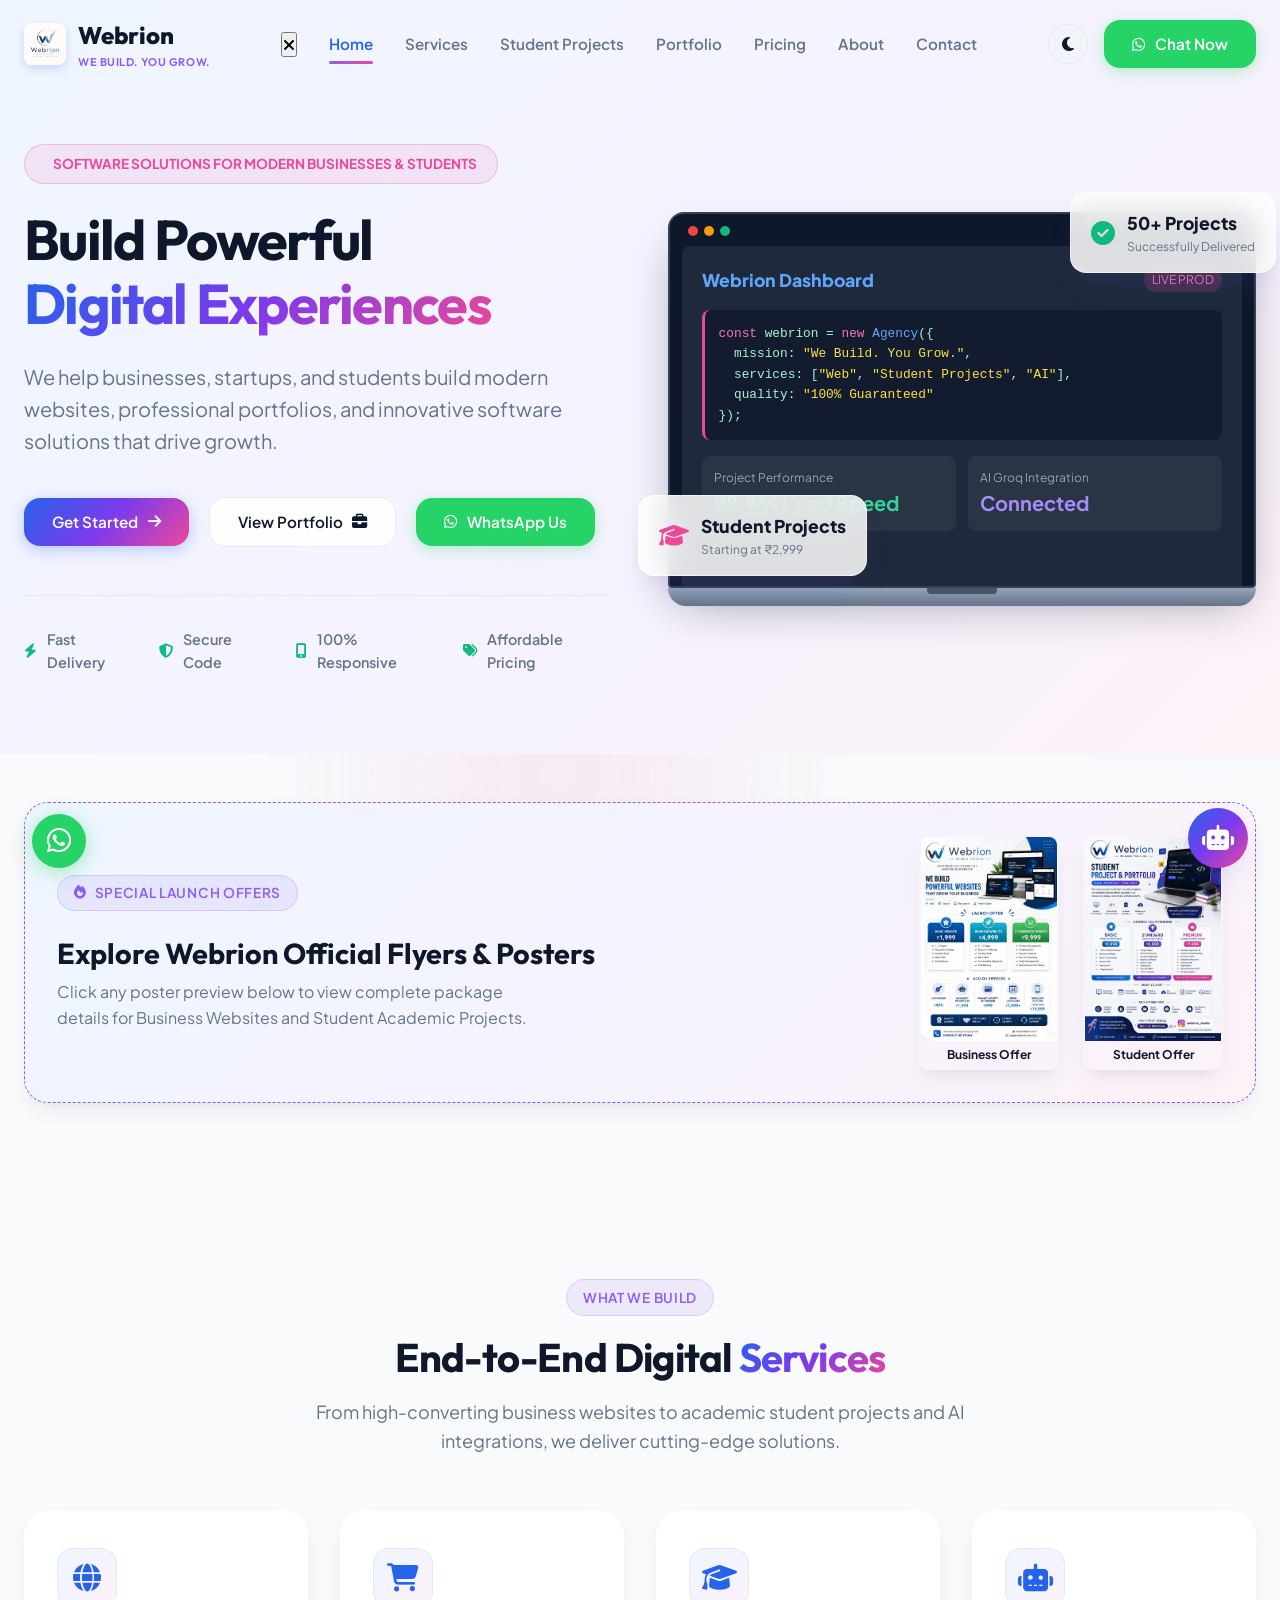
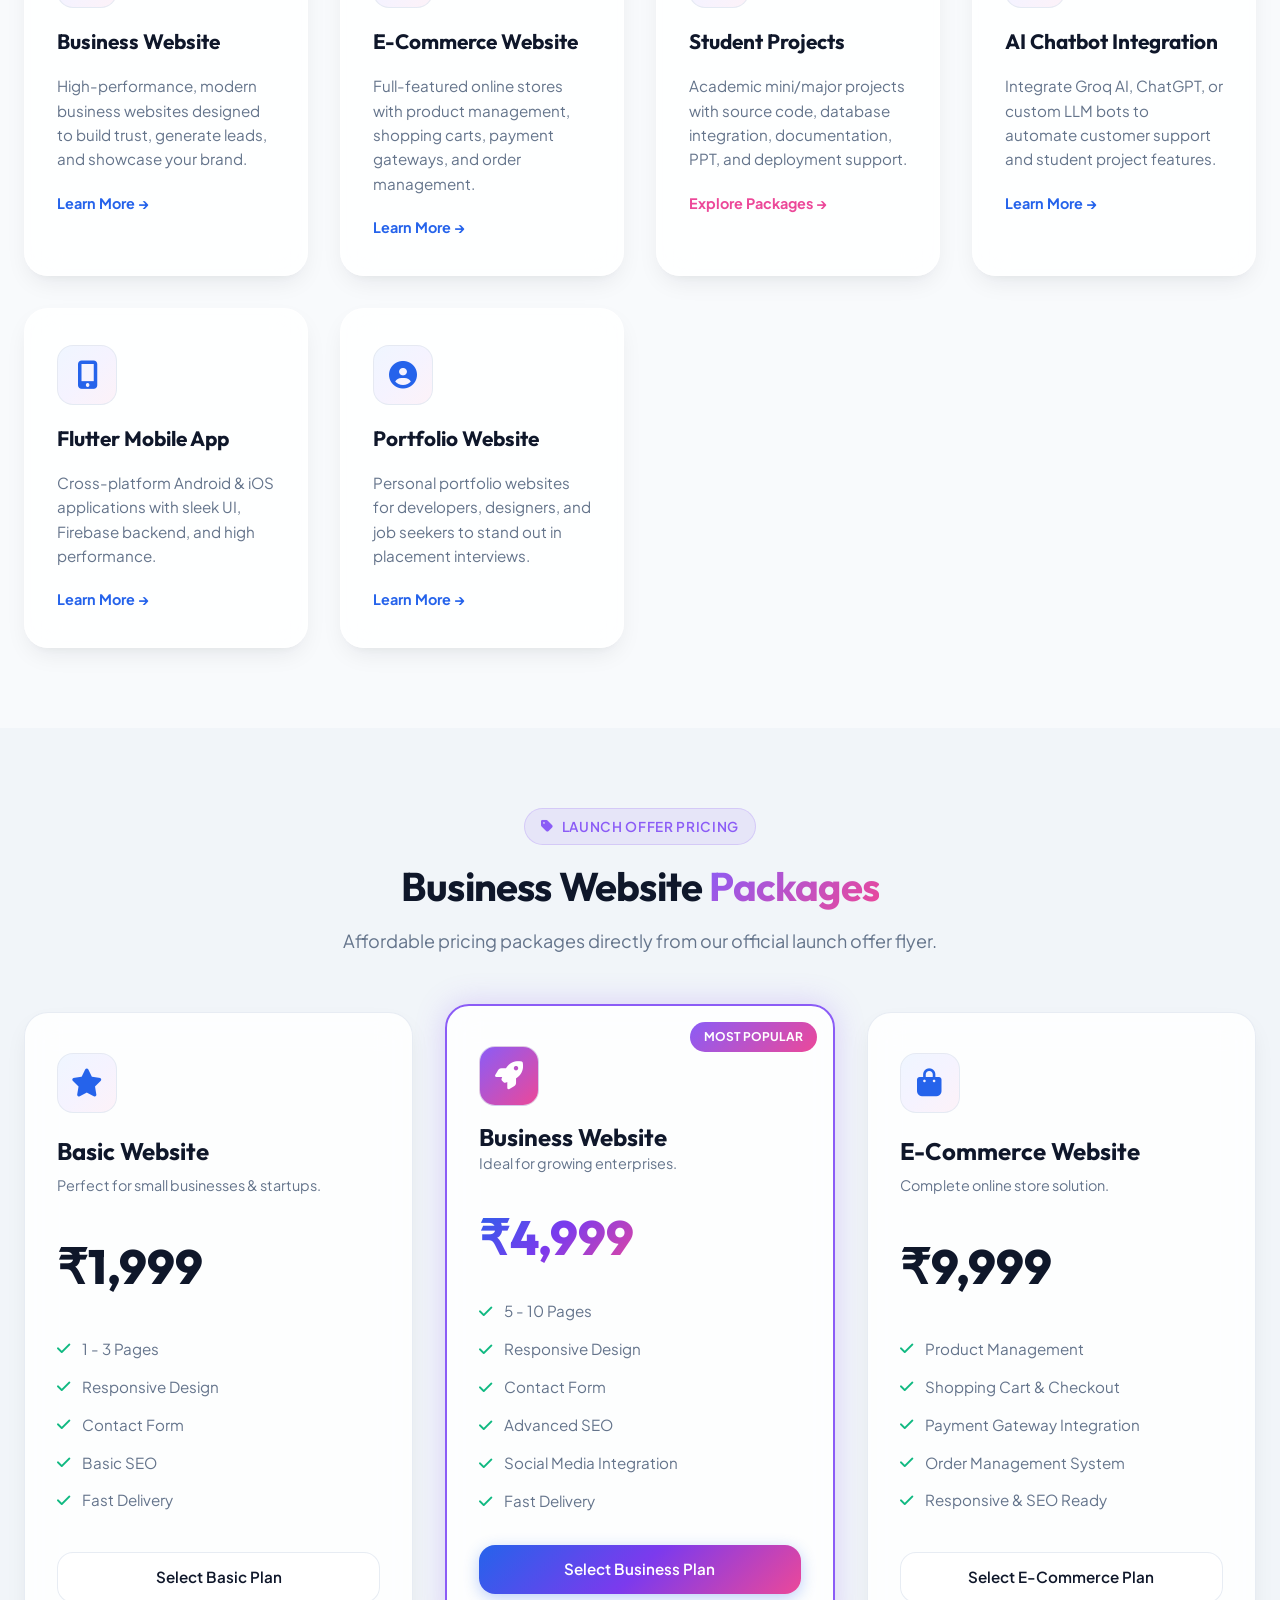
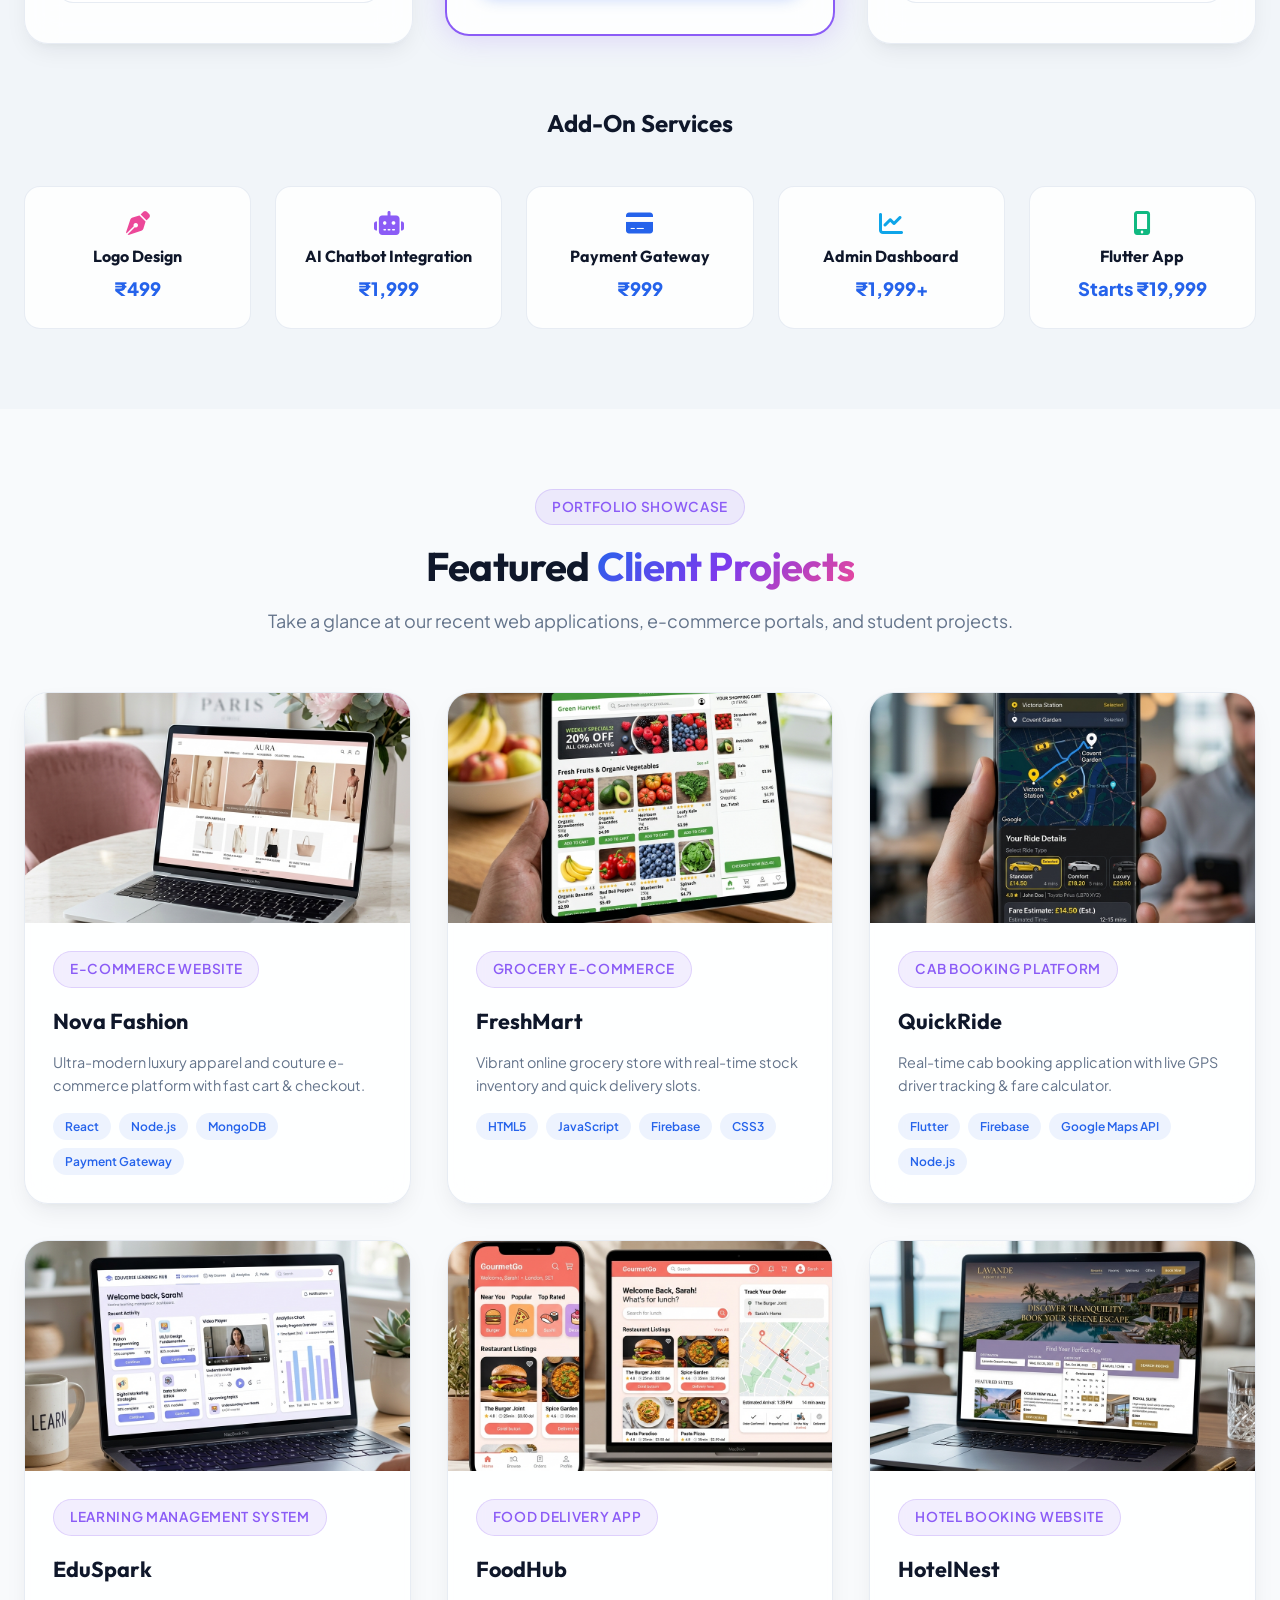
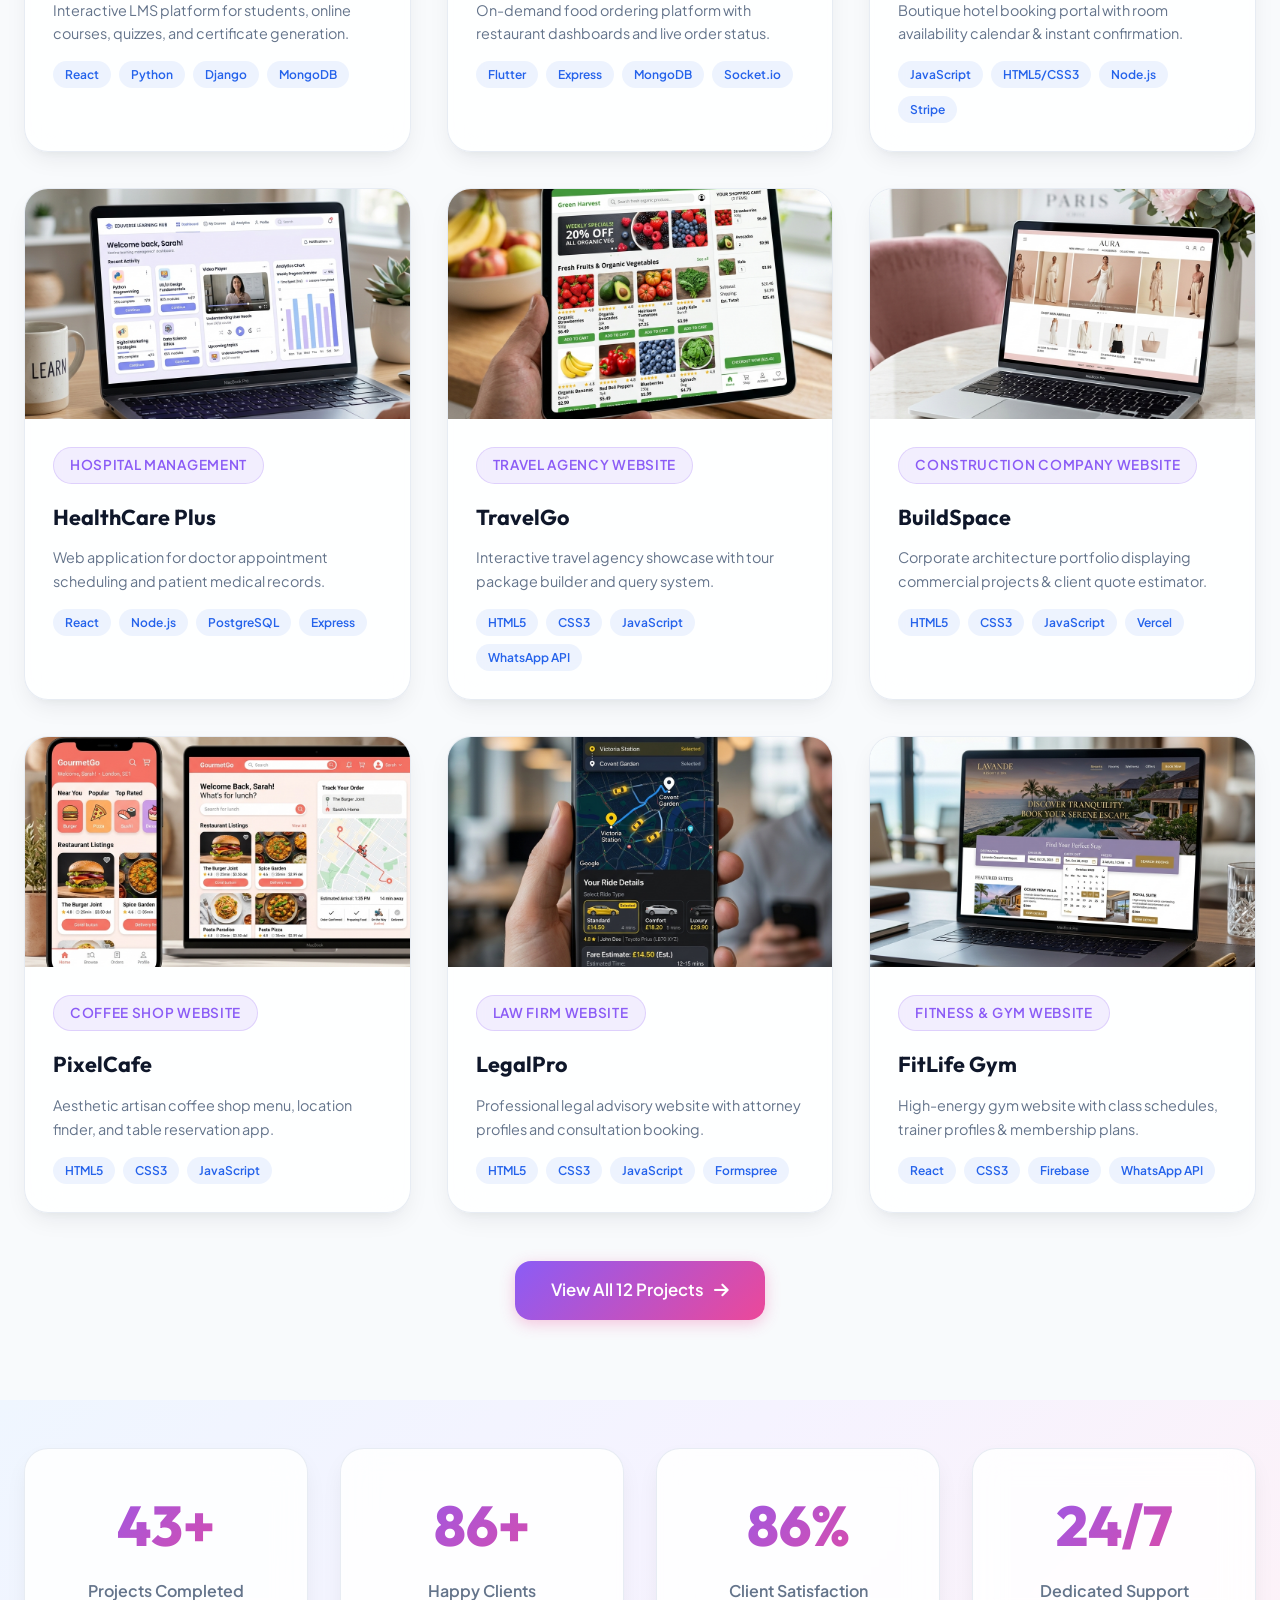
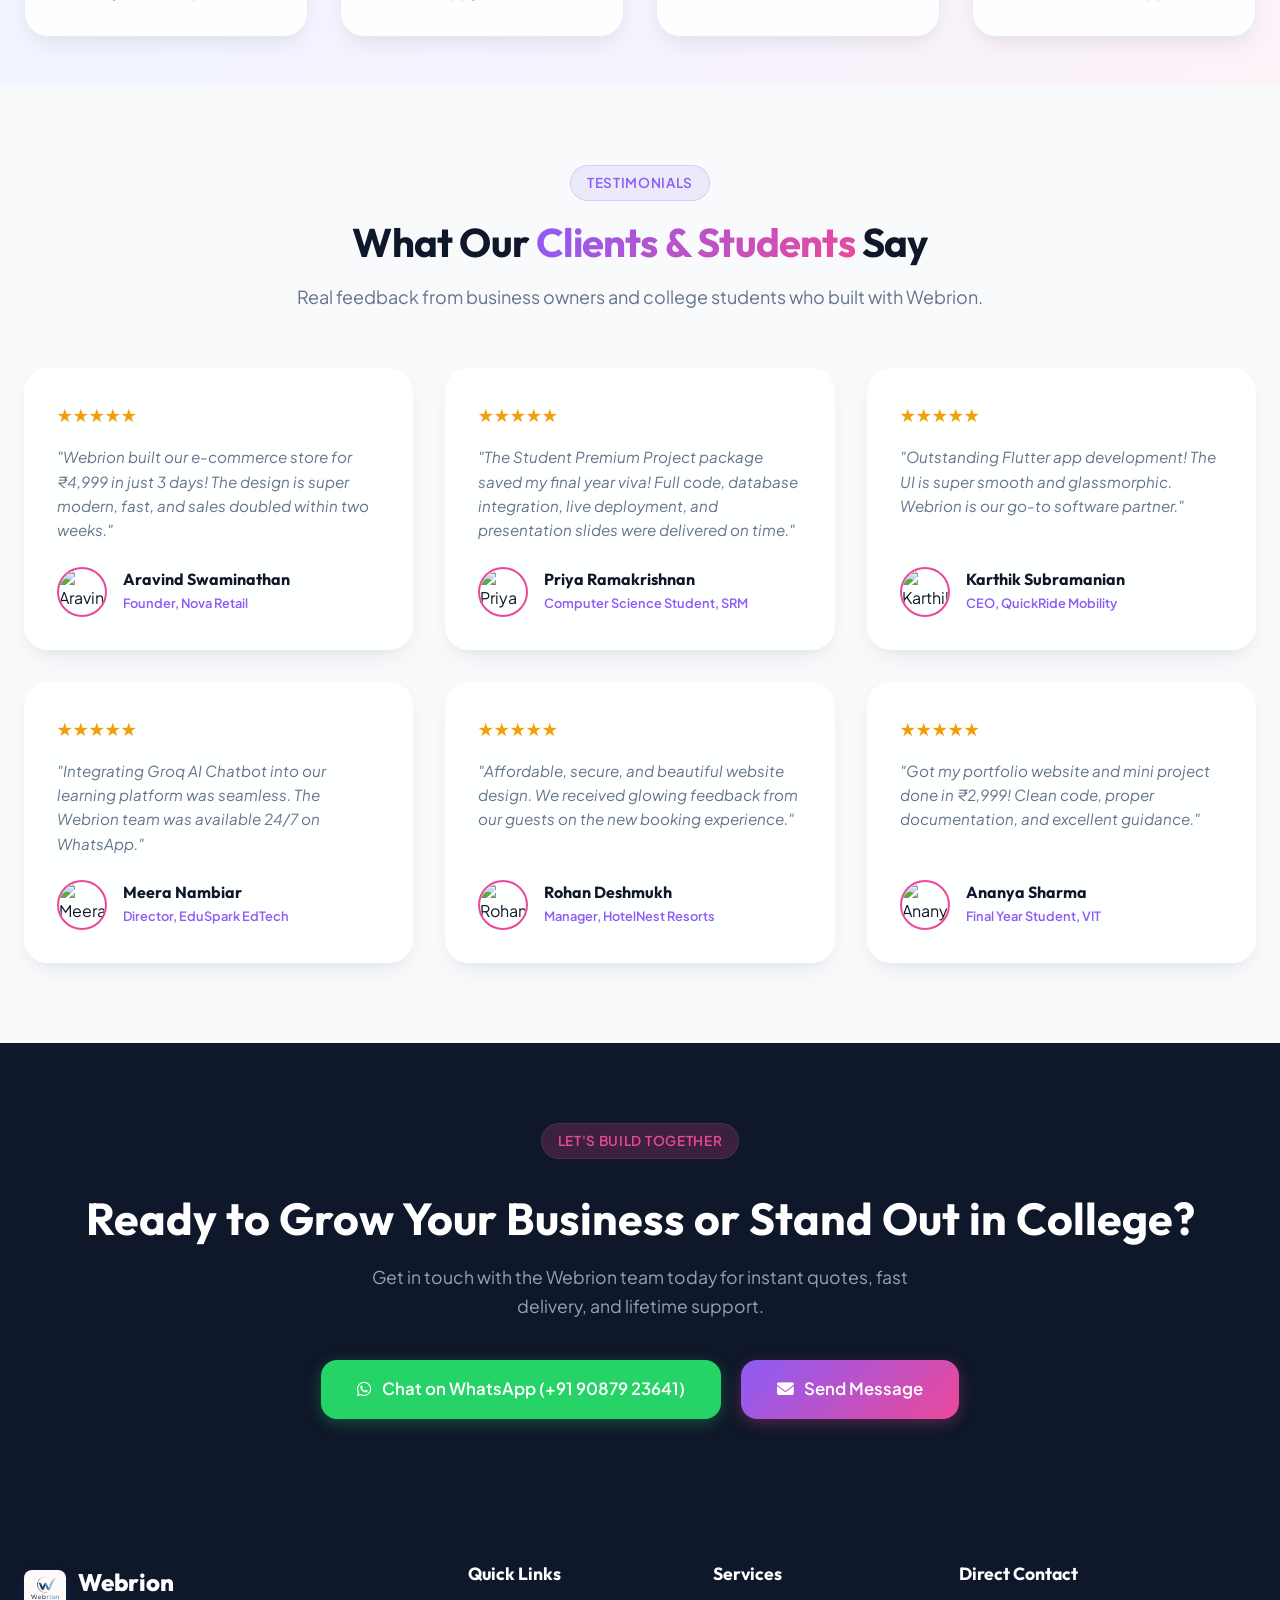
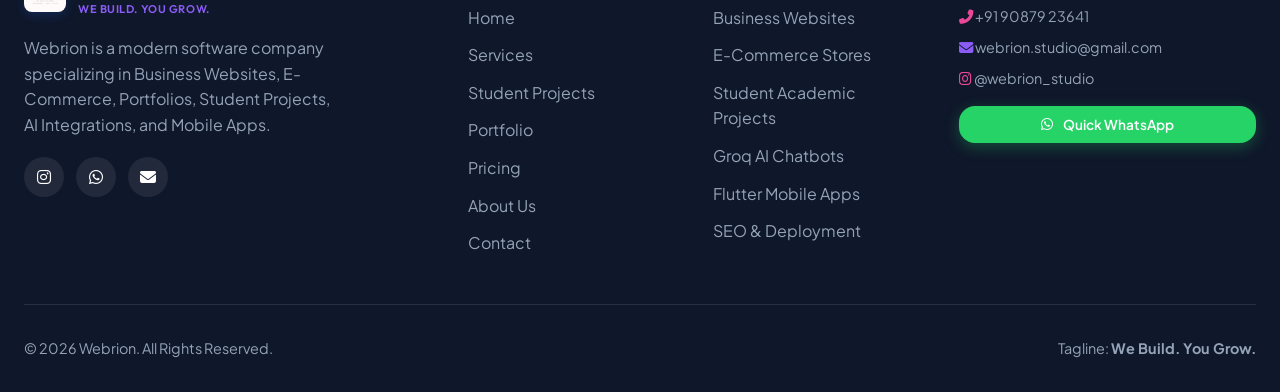
==== commit 222ff510: "Responsive redesign: mobile navigation drawer, CSS fixes" ====
--- a/index.html
+++ b/index.html
@@ -1,4 +1,4 @@
-﻿<!DOCTYPE html>
+<!DOCTYPE html>
 <html lang="en" data-theme="light">
 <head>
   <meta charset="UTF-8" />
@@ -26,6 +26,7 @@
       </a>
 
       <nav class="nav-menu">
+        <button class="drawer-close" aria-label="Close menu"><i class="fas fa-times"></i></button>
         <a href="index.html" class="nav-link active">Home</a>
         <a href="services.html" class="nav-link">Services</a>
         <a href="student-projects.html" class="nav-link">Student Projects</a>
--- a/assets/css/responsive.css
+++ b/assets/css/responsive.css
@@ -78,7 +78,7 @@
     z-index: 998;
     overflow-y: auto;
   }
-
+.drawer-close {\n  align-self: flex-end;\n  background: none;\n  border: none;\n  font-size: 1.5rem;\n  color: var(--text-muted);\n  margin-bottom: 1rem;\n  cursor: pointer;\n}\n
   [data-theme="dark"] .nav-menu {
     background: rgba(9, 13, 22, 0.97);
   }
